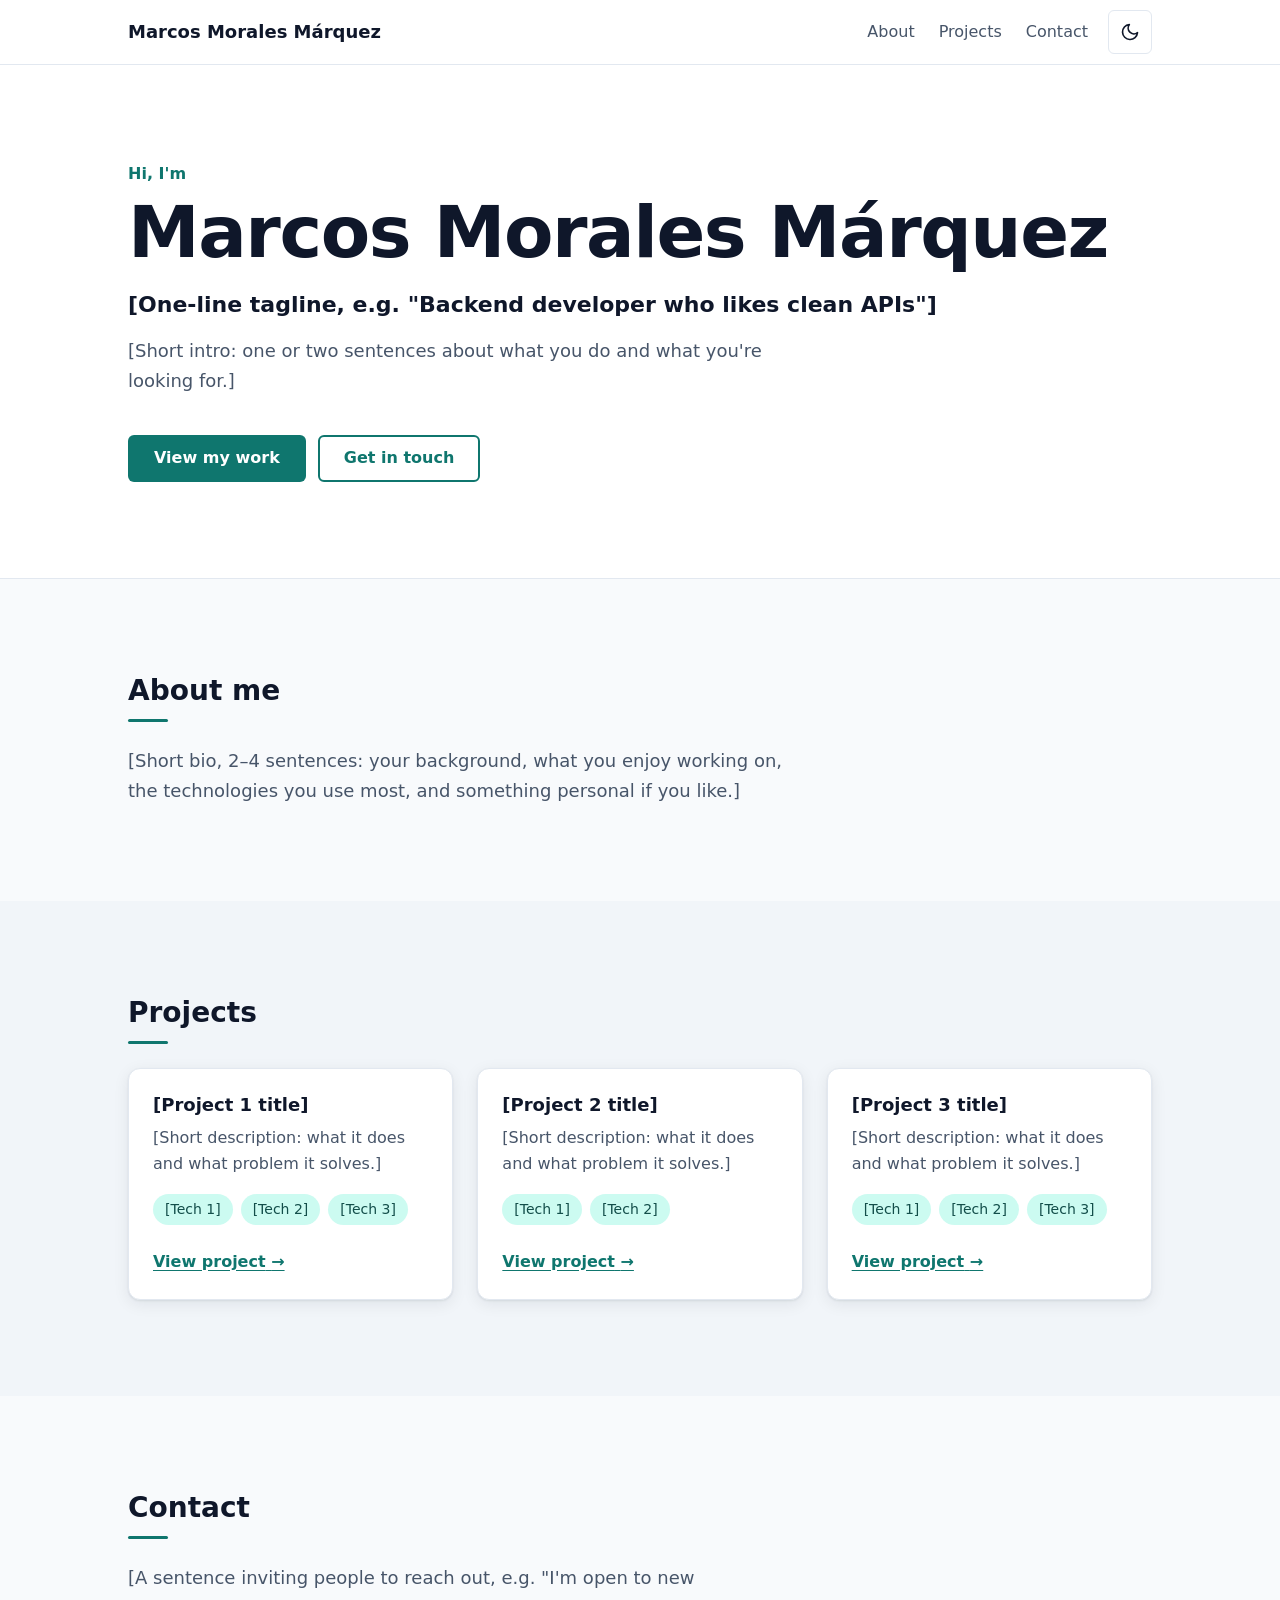
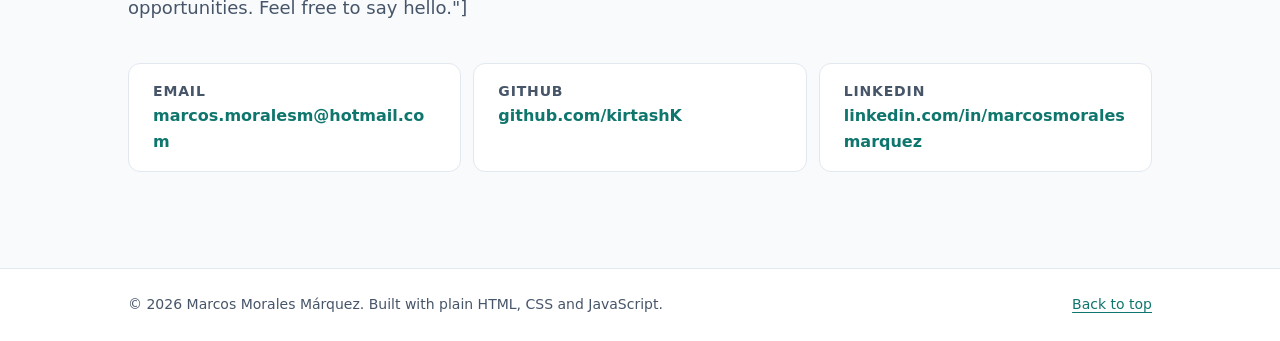
==== index.html @ 4ef65be4 "Add dark theme with toggle button - Dark color tokens under :root[data-theme="dark"] - Inline head s" ====
<!DOCTYPE html>
<html lang="en">
<head>
  <meta charset="UTF-8">
  <meta name="viewport" content="width=device-width, initial-scale=1.0">
  <title>Marcos Morales Márquez · Portfolio</title>
  <meta name="description" content="Marcos Morales Márquez: [One-line tagline]. Portfolio, projects and contact.">
  <link rel="icon" href="assets/favicon.svg" type="image/svg+xml">
  <meta name="color-scheme" content="light dark">
  <link rel="stylesheet" href="styles.css">
  <script>
    // Runs before the first paint so the page never flashes the wrong theme.
    // Keep the storage key in sync with themeStorageKey in script.js.
    (function () {
      var rootElement = document.documentElement;
      var savedTheme = null;
      try {
        savedTheme = localStorage.getItem("portfolio-theme");
      } catch (error) {}
      var prefersDark = window.matchMedia("(prefers-color-scheme: dark)").matches;
      rootElement.classList.add("has-js");
      rootElement.setAttribute(
        "data-theme",
        savedTheme === "dark" || savedTheme === "light" ? savedTheme : (prefersDark ? "dark" : "light")
      );
    })();
  </script>
  <script src="script.js" defer></script>
</head>
<body>
  <!--
    Content editing:
    All visible text lives in this file. Every translatable element has a
    data-i18n key (e.g. "hero.tagline") so a language switcher can later
    replace text by key without changing the markup.
    Placeholders are written in [square brackets].
  -->

  <a class="skip-link" href="#main-content" data-i18n="nav.skip">Skip to content</a>

  <!-- ========== Header / Navigation ========== -->
  <header class="site-header">
    <div class="container site-header__inner">
      <a class="site-header__brand" href="#hero" data-i18n="nav.brand">Marcos Morales Márquez</a>

      <button class="nav-toggle" type="button" aria-expanded="false" aria-controls="primary-nav">
        <span class="nav-toggle__icon" aria-hidden="true"></span>
        <span class="visually-hidden" data-i18n="nav.menu">Menu</span>
      </button>

      <nav id="primary-nav" class="primary-nav" aria-label="Primary">
        <ul class="primary-nav__list">
          <li><a class="primary-nav__link" href="#about" data-i18n="nav.about">About</a></li>
          <li><a class="primary-nav__link" href="#projects" data-i18n="nav.projects">Projects</a></li>
          <li><a class="primary-nav__link" href="#contact" data-i18n="nav.contact">Contact</a></li>
        </ul>
      </nav>

      <button class="theme-toggle" type="button" aria-pressed="false">
        <!-- Moon: shown in light theme (click for dark) -->
        <svg class="theme-toggle__icon theme-toggle__icon--moon" viewBox="0 0 24 24" aria-hidden="true" focusable="false">
          <path d="M21 12.8A9 9 0 1 1 11.2 3a7 7 0 0 0 9.8 9.8z" />
        </svg>
        <!-- Sun: shown in dark theme (click for light) -->
        <svg class="theme-toggle__icon theme-toggle__icon--sun" viewBox="0 0 24 24" aria-hidden="true" focusable="false">
          <circle cx="12" cy="12" r="4.5" />
          <path d="M12 1.5v2.5M12 20v2.5M1.5 12H4M20 12h2.5M4.6 4.6l1.8 1.8M17.6 17.6l1.8 1.8M4.6 19.4l1.8-1.8M17.6 6.4l1.8-1.8" />
        </svg>
        <span class="visually-hidden" data-i18n="theme.toggle">Dark mode</span>
      </button>
    </div>
  </header>

  <main id="main-content">
    <!-- ========== Hero ========== -->
    <section id="hero" class="hero" aria-labelledby="hero-title">
      <div class="container">
        <p class="hero__greeting" data-i18n="hero.greeting">Hi, I'm</p>
        <h1 id="hero-title" class="hero__name" data-i18n="hero.name">Marcos Morales Márquez</h1>
        <p class="hero__tagline" data-i18n="hero.tagline">[One-line tagline, e.g. "Backend developer who likes clean APIs"]</p>
        <p class="hero__intro" data-i18n="hero.intro">
          [Short intro: one or two sentences about what you do and what you're looking for.]
        </p>
        <div class="hero__actions">
          <a class="button button--primary" href="#projects" data-i18n="hero.ctaProjects">View my work</a>
          <a class="button button--secondary" href="#contact" data-i18n="hero.ctaContact">Get in touch</a>
        </div>
      </div>
    </section>

    <!-- ========== About ========== -->
    <section id="about" class="section about" aria-labelledby="about-title">
      <div class="container">
        <h2 id="about-title" class="section__title" data-i18n="about.title">About me</h2>
        <p class="about__bio" data-i18n="about.bio">
          [Short bio, 2–4 sentences: your background, what you enjoy working on,
          the technologies you use most, and something personal if you like.]
        </p>
      </div>
    </section>

    <!-- ========== Projects ========== -->
    <section id="projects" class="section projects" aria-labelledby="projects-title">
      <div class="container">
        <h2 id="projects-title" class="section__title" data-i18n="projects.title">Projects</h2>

        <ul class="project-grid">
          <li>
            <article class="project-card">
              <h3 class="project-card__title" data-i18n="projects.project1.title">[Project 1 title]</h3>
              <p class="project-card__description" data-i18n="projects.project1.description">
                [Short description: what it does and what problem it solves.]
              </p>
              <ul class="tag-list" aria-label="Technologies">
                <li class="tag">[Tech 1]</li>
                <li class="tag">[Tech 2]</li>
                <li class="tag">[Tech 3]</li>
              </ul>
              <a class="project-card__link" href="#">
                <span data-i18n="projects.viewProject">View project</span>
                <span class="visually-hidden">: [Project 1 title]</span>
              </a>
            </article>
          </li>

          <li>
            <article class="project-card">
              <h3 class="project-card__title" data-i18n="projects.project2.title">[Project 2 title]</h3>
              <p class="project-card__description" data-i18n="projects.project2.description">
                [Short description: what it does and what problem it solves.]
              </p>
              <ul class="tag-list" aria-label="Technologies">
                <li class="tag">[Tech 1]</li>
                <li class="tag">[Tech 2]</li>
              </ul>
              <a class="project-card__link" href="#">
                <span data-i18n="projects.viewProject">View project</span>
                <span class="visually-hidden">: [Project 2 title]</span>
              </a>
            </article>
          </li>

          <li>
            <article class="project-card">
              <h3 class="project-card__title" data-i18n="projects.project3.title">[Project 3 title]</h3>
              <p class="project-card__description" data-i18n="projects.project3.description">
                [Short description: what it does and what problem it solves.]
              </p>
              <ul class="tag-list" aria-label="Technologies">
                <li class="tag">[Tech 1]</li>
                <li class="tag">[Tech 2]</li>
                <li class="tag">[Tech 3]</li>
              </ul>
              <a class="project-card__link" href="#">
                <span data-i18n="projects.viewProject">View project</span>
                <span class="visually-hidden">: [Project 3 title]</span>
              </a>
            </article>
          </li>
        </ul>
      </div>
    </section>

    <!-- ========== Contact ========== -->
    <section id="contact" class="section contact" aria-labelledby="contact-title">
      <div class="container">
        <h2 id="contact-title" class="section__title" data-i18n="contact.title">Contact</h2>
        <p class="contact__intro" data-i18n="contact.intro">
          [A sentence inviting people to reach out, e.g. "I'm open to new opportunities. Feel free to say hello."]
        </p>
        <ul class="contact-list">
          <li>
            <a class="contact-list__link" href="mailto:marcos.moralesm@hotmail.com">
              <span class="contact-list__label" data-i18n="contact.email">Email</span>
              <span class="contact-list__value">marcos.moralesm@hotmail.com</span>
            </a>
          </li>
          <li>
            <a class="contact-list__link" href="https://github.com/kirtashK" rel="me">
              <span class="contact-list__label">GitHub</span>
              <span class="contact-list__value">github.com/kirtashK</span>
            </a>
          </li>
          <li>
            <a class="contact-list__link" href="https://www.linkedin.com/in/marcosmoralesmarquez/" rel="me">
              <span class="contact-list__label">LinkedIn</span>
              <span class="contact-list__value">linkedin.com/in/marcosmoralesmarquez</span>
            </a>
          </li>
        </ul>
      </div>
    </section>
  </main>

  <!-- ========== Footer ========== -->
  <footer class="site-footer">
    <div class="container site-footer__inner">
      <p>
        &copy; <span id="current-year">2026</span> <span data-i18n="footer.name">Marcos Morales Márquez</span>.
        <span data-i18n="footer.note">Built with plain HTML, CSS and JavaScript.</span>
      </p>
      <a class="site-footer__top-link" href="#hero" data-i18n="footer.backToTop">Back to top</a>
    </div>
  </footer>
</body>
</html>
---- styles.css ----
/* ==========================================================================
   Table of contents
   1. Design tokens
   2. Reset and base
   3. Utilities
   4. Buttons
   5. Header and navigation
   6. Hero
   7. Sections (shared)
   8. About
   9. Projects
   10. Contact
   11. Footer
   12. Reduced motion
   ========================================================================== */


/* ==========================================================================
   1. Design tokens
   Colors are named by role, not by hue. A future dark theme only needs to
   override these variables, e.g. :root[data-theme="dark"] { ... }
   ========================================================================== */

:root {
  /* Colors */
  --color-bg: #f8fafc;
  --color-surface: #ffffff;
  --color-surface-muted: #f1f5f9;
  --color-text: #0f172a;
  --color-text-muted: #475569;
  --color-border: #e2e8f0;
  --color-accent: #0f766e;
  --color-accent-hover: #115e59;
  --color-accent-contrast: #ffffff;
  --color-accent-soft: #ccfbf1;
  --color-accent-soft-text: #134e4a;
  --color-focus: #0f766e;
  --color-shadow: rgb(15 23 42 / 0.08);
  color-scheme: light;

  /* Typography */
  --font-family-base: system-ui, -apple-system, "Segoe UI", Roboto, "Helvetica Neue", Arial, sans-serif;
  --font-size-sm: 0.875rem;
  --font-size-base: 1rem;
  --font-size-md: 1.125rem;
  --font-size-lg: 1.375rem;
  --font-size-xl: 1.75rem;
  --font-size-hero: clamp(2.5rem, 8vw, 4.5rem);
  --line-height-tight: 1.15;
  --line-height-base: 1.65;

  /* Spacing */
  --space-2xs: 0.25rem;
  --space-xs: 0.5rem;
  --space-sm: 0.75rem;
  --space-md: 1rem;
  --space-lg: 1.5rem;
  --space-xl: 2.5rem;
  --space-2xl: 4rem;
  --space-3xl: 6rem;

  /* Layout */
  --container-max-width: 68rem;
  --container-gutter: 1rem;
  --header-height: 4rem;

  /* Shape and motion */
  --radius-sm: 0.375rem;
  --radius-md: 0.75rem;
  --radius-pill: 999px;
  --shadow-card: 0 1px 2px var(--color-shadow), 0 4px 16px var(--color-shadow);
  --transition-fast: 150ms ease;
}

@media (min-width: 48em) {
  :root {
    --container-gutter: 2rem;
  }
}

/* Dark theme: data-theme is set on <html> by the inline script in
   index.html (saved choice, else the system preference). */
:root[data-theme="dark"] {
  --color-bg: #0f172a;
  --color-surface: #1e293b;
  --color-surface-muted: #0b1222;
  --color-text: #e2e8f0;
  --color-text-muted: #a3b1c6;
  --color-border: #334155;
  --color-accent: #2dd4bf;
  --color-accent-hover: #5eead4;
  --color-accent-contrast: #0f172a;
  --color-accent-soft: #134e4a;
  --color-accent-soft-text: #ccfbf1;
  --color-focus: #5eead4;
  --color-shadow: rgb(0 0 0 / 0.35);
  color-scheme: dark;
}


/* ==========================================================================
   2. Reset and base
   ========================================================================== */

*,
*::before,
*::after {
  box-sizing: border-box;
}

html {
  scroll-behavior: smooth;
  -webkit-text-size-adjust: 100%;
}

body {
  margin: 0;
  background-color: var(--color-bg);
  color: var(--color-text);
  font-family: var(--font-family-base);
  font-size: var(--font-size-base);
  line-height: var(--line-height-base);
}

h1,
h2,
h3,
p,
ul {
  margin: 0;
}

ul {
  padding: 0;
  list-style: none;
}

img {
  display: block;
  max-width: 100%;
  height: auto;
}

a {
  color: var(--color-accent);
  text-underline-offset: 0.2em;
}

a:hover {
  color: var(--color-accent-hover);
}

:focus-visible {
  outline: 3px solid var(--color-focus);
  outline-offset: 3px;
  border-radius: var(--radius-sm);
}

/* Keep section headings clear of the header when jumping via nav links
   (and when the header becomes sticky later). */
section[id] {
  scroll-margin-top: var(--header-height);
}


/* ==========================================================================
   3. Utilities
   ========================================================================== */

.container {
  width: 100%;
  max-width: var(--container-max-width);
  margin-inline: auto;
  padding-inline: var(--container-gutter);
}

.visually-hidden {
  position: absolute;
  width: 1px;
  height: 1px;
  padding: 0;
  margin: -1px;
  overflow: hidden;
  clip: rect(0 0 0 0);
  white-space: nowrap;
  border: 0;
}

.skip-link {
  position: absolute;
  top: var(--space-xs);
  left: var(--space-xs);
  z-index: 100;
  padding: var(--space-xs) var(--space-md);
  background-color: var(--color-accent);
  color: var(--color-accent-contrast);
  font-weight: 600;
  border-radius: var(--radius-sm);
  transform: translateY(-200%);
}

.skip-link:focus {
  transform: translateY(0);
  color: var(--color-accent-contrast);
}


/* ==========================================================================
   4. Buttons
   ========================================================================== */

.button {
  display: inline-flex;
  align-items: center;
  justify-content: center;
  min-height: 2.75rem;
  padding: var(--space-xs) var(--space-lg);
  font-weight: 600;
  text-decoration: none;
  border: 2px solid transparent;
  border-radius: var(--radius-sm);
  transition: background-color var(--transition-fast), color var(--transition-fast),
    border-color var(--transition-fast);
}

.button--primary {
  background-color: var(--color-accent);
  color: var(--color-accent-contrast);
}

.button--primary:hover {
  background-color: var(--color-accent-hover);
  color: var(--color-accent-contrast);
}

.button--secondary {
  border-color: var(--color-accent);
  color: var(--color-accent);
}

.button--secondary:hover {
  background-color: var(--color-accent-soft);
  color: var(--color-accent-hover);
}


/* ==========================================================================
   5. Header and navigation
   Mobile: links collapse behind a toggle button (only when JS is running,
   so the menu stays usable without JS). Wider screens: inline links.
   ========================================================================== */

.site-header {
  position: relative;
  z-index: 10;
  background-color: var(--color-surface);
  border-bottom: 1px solid var(--color-border);
}

.site-header__inner {
  display: flex;
  flex-wrap: wrap;
  align-items: center;
  gap: var(--space-xs) var(--space-md);
  min-height: var(--header-height);
}

.site-header__brand {
  margin-right: auto;
  color: var(--color-text);
  font-size: var(--font-size-md);
  font-weight: 700;
  text-decoration: none;
}

.site-header__brand:hover {
  color: var(--color-accent);
}

.primary-nav__list {
  display: flex;
  gap: var(--space-md);
}

.primary-nav__link {
  display: inline-block;
  padding: var(--space-xs) var(--space-2xs);
  color: var(--color-text-muted);
  font-weight: 500;
  text-decoration: none;
}

.primary-nav__link:hover {
  color: var(--color-accent);
}

/* Toggle button: hidden unless JS has enhanced the page */
.nav-toggle {
  display: none;
  align-items: center;
  justify-content: center;
  width: 2.75rem;
  height: 2.75rem;
  padding: 0;
  background: none;
  border: 1px solid var(--color-border);
  border-radius: var(--radius-sm);
  color: var(--color-text);
  cursor: pointer;
}

/* Three-line "hamburger" icon drawn with one element and two pseudo-elements */
.nav-toggle__icon,
.nav-toggle__icon::before,
.nav-toggle__icon::after {
  display: block;
  width: 1.25rem;
  height: 2px;
  background-color: currentColor;
  border-radius: 1px;
  transition: transform var(--transition-fast), opacity var(--transition-fast);
}

.nav-toggle__icon {
  position: relative;
}

.nav-toggle__icon::before,
.nav-toggle__icon::after {
  content: "";
  position: absolute;
  left: 0;
}

.nav-toggle__icon::before {
  top: -6px;
}

.nav-toggle__icon::after {
  top: 6px;
}

.nav-toggle[aria-expanded="true"] .nav-toggle__icon {
  background-color: transparent;
}

.nav-toggle[aria-expanded="true"] .nav-toggle__icon::before {
  transform: translateY(6px) rotate(45deg);
}

.nav-toggle[aria-expanded="true"] .nav-toggle__icon::after {
  transform: translateY(-6px) rotate(-45deg);
}

/* Theme toggle: needs JS, so it only appears once JS is running */
.theme-toggle {
  display: none;
  align-items: center;
  justify-content: center;
  width: 2.75rem;
  height: 2.75rem;
  padding: 0;
  background: none;
  border: 1px solid var(--color-border);
  border-radius: var(--radius-sm);
  color: var(--color-text);
  cursor: pointer;
  transition: color var(--transition-fast), border-color var(--transition-fast);
}

.has-js .theme-toggle {
  display: inline-flex;
}

.theme-toggle:hover {
  color: var(--color-accent);
  border-color: var(--color-accent);
}

.theme-toggle__icon {
  width: 1.25rem;
  height: 1.25rem;
  fill: none;
  stroke: currentColor;
  stroke-width: 2;
  stroke-linecap: round;
  stroke-linejoin: round;
}

/* Show the icon for the theme you would switch to */
.theme-toggle__icon--sun,
[data-theme="dark"] .theme-toggle__icon--moon {
  display: none;
}

[data-theme="dark"] .theme-toggle__icon--sun {
  display: block;
}

/* Mobile behavior once JS is active.
   Visual order: brand, theme toggle, menu button, then the nav on its own row. */
@media (max-width: 39.99em) {
  .has-js .nav-toggle {
    display: inline-flex;
    order: 2;
  }

  .has-js .theme-toggle {
    order: 1;
  }

  .has-js .primary-nav {
    display: none;
    order: 3;
    flex-basis: 100%;
    padding-bottom: var(--space-md);
  }

  .has-js .primary-nav.is-open {
    display: block;
  }

  .has-js .primary-nav__list {
    flex-direction: column;
    gap: 0;
  }

  .has-js .primary-nav__link {
    display: block;
    padding: var(--space-sm) 0;
  }
}


/* ==========================================================================
   6. Hero
   ========================================================================== */

.hero {
  padding-block: var(--space-2xl) var(--space-3xl);
  background-color: var(--color-surface);
  border-bottom: 1px solid var(--color-border);
}

.hero__greeting {
  color: var(--color-accent);
  font-weight: 600;
}

.hero__name {
  margin-top: var(--space-2xs);
  font-size: var(--font-size-hero);
  line-height: var(--line-height-tight);
  letter-spacing: -0.02em;
}

.hero__tagline {
  margin-top: var(--space-md);
  font-size: var(--font-size-lg);
  font-weight: 600;
  line-height: 1.35;
}

.hero__intro {
  max-width: 40rem;
  margin-top: var(--space-md);
  color: var(--color-text-muted);
  font-size: var(--font-size-md);
}

.hero__actions {
  display: flex;
  flex-wrap: wrap;
  gap: var(--space-sm);
  margin-top: var(--space-xl);
}

@media (min-width: 48em) {
  .hero {
    padding-block: var(--space-3xl);
  }
}


/* ==========================================================================
   7. Sections (shared)
   ========================================================================== */

.section {
  padding-block: var(--space-2xl);
}

.section__title {
  margin-bottom: var(--space-lg);
  font-size: var(--font-size-xl);
  line-height: var(--line-height-tight);
}

/* Short accent bar under each section title */
.section__title::after {
  content: "";
  display: block;
  width: 2.5rem;
  height: 3px;
  margin-top: var(--space-sm);
  background-color: var(--color-accent);
  border-radius: 2px;
}

@media (min-width: 48em) {
  .section {
    padding-block: var(--space-3xl);
  }
}


/* ==========================================================================
   8. About
   ========================================================================== */

.about__bio {
  max-width: 42rem;
  color: var(--color-text-muted);
  font-size: var(--font-size-md);
}


/* ==========================================================================
   9. Projects
   Grid: 1 column on mobile, 2 on tablets, 3 on desktops.
   ========================================================================== */

.projects {
  background-color: var(--color-surface-muted);
}

.project-grid {
  display: grid;
  grid-template-columns: 1fr;
  gap: var(--space-lg);
}

@media (min-width: 40em) {
  .project-grid {
    grid-template-columns: repeat(2, 1fr);
  }
}

@media (min-width: 64em) {
  .project-grid {
    grid-template-columns: repeat(3, 1fr);
  }
}

.project-card {
  display: flex;
  flex-direction: column;
  height: 100%;
  padding: var(--space-lg);
  background-color: var(--color-surface);
  border: 1px solid var(--color-border);
  border-radius: var(--radius-md);
  box-shadow: var(--shadow-card);
}

.project-card__title {
  font-size: var(--font-size-md);
  line-height: 1.3;
}

.project-card__description {
  margin-top: var(--space-xs);
  color: var(--color-text-muted);
}

.tag-list {
  display: flex;
  flex-wrap: wrap;
  gap: var(--space-xs);
  margin-top: var(--space-md);
}

.tag {
  padding: var(--space-2xs) var(--space-sm);
  background-color: var(--color-accent-soft);
  color: var(--color-accent-soft-text);
  font-size: var(--font-size-sm);
  font-weight: 500;
  border-radius: var(--radius-pill);
}

/* margin-top: auto pushes the link to the bottom so cards line up */
.project-card__link {
  align-self: flex-start;
  margin-top: auto;
  padding-top: var(--space-lg);
  font-weight: 600;
}

.project-card__link::after {
  content: " \2192";
}


/* ==========================================================================
   10. Contact
   ========================================================================== */

.contact__intro {
  max-width: 40rem;
  color: var(--color-text-muted);
  font-size: var(--font-size-md);
}

.contact-list {
  display: grid;
  gap: var(--space-sm);
  margin-top: var(--space-xl);
}

@media (min-width: 48em) {
  .contact-list {
    grid-template-columns: repeat(3, 1fr);
  }
}

.contact-list__link {
  display: flex;
  flex-direction: column;
  height: 100%;
  padding: var(--space-md) var(--space-lg);
  background-color: var(--color-surface);
  color: var(--color-text);
  text-decoration: none;
  border: 1px solid var(--color-border);
  border-radius: var(--radius-md);
  transition: border-color var(--transition-fast);
}

.contact-list__link:hover {
  color: var(--color-text);
  border-color: var(--color-accent);
}

.contact-list__label {
  color: var(--color-text-muted);
  font-size: var(--font-size-sm);
  font-weight: 600;
  text-transform: uppercase;
  letter-spacing: 0.06em;
}

.contact-list__value {
  color: var(--color-accent);
  font-weight: 600;
  overflow-wrap: anywhere;
}


/* ==========================================================================
   11. Footer
   ========================================================================== */

.site-footer {
  padding-block: var(--space-lg);
  background-color: var(--color-surface);
  color: var(--color-text-muted);
  font-size: var(--font-size-sm);
  border-top: 1px solid var(--color-border);
}

.site-footer__inner {
  display: flex;
  flex-direction: column;
  gap: var(--space-xs);
}

@media (min-width: 40em) {
  .site-footer__inner {
    flex-direction: row;
    align-items: center;
    justify-content: space-between;
  }
}


/* ==========================================================================
   12. Reduced motion
   ========================================================================== */

@media (prefers-reduced-motion: reduce) {
  html {
    scroll-behavior: auto;
  }

  *,
  *::before,
  *::after {
    transition-duration: 0.01ms !important;
  }
}
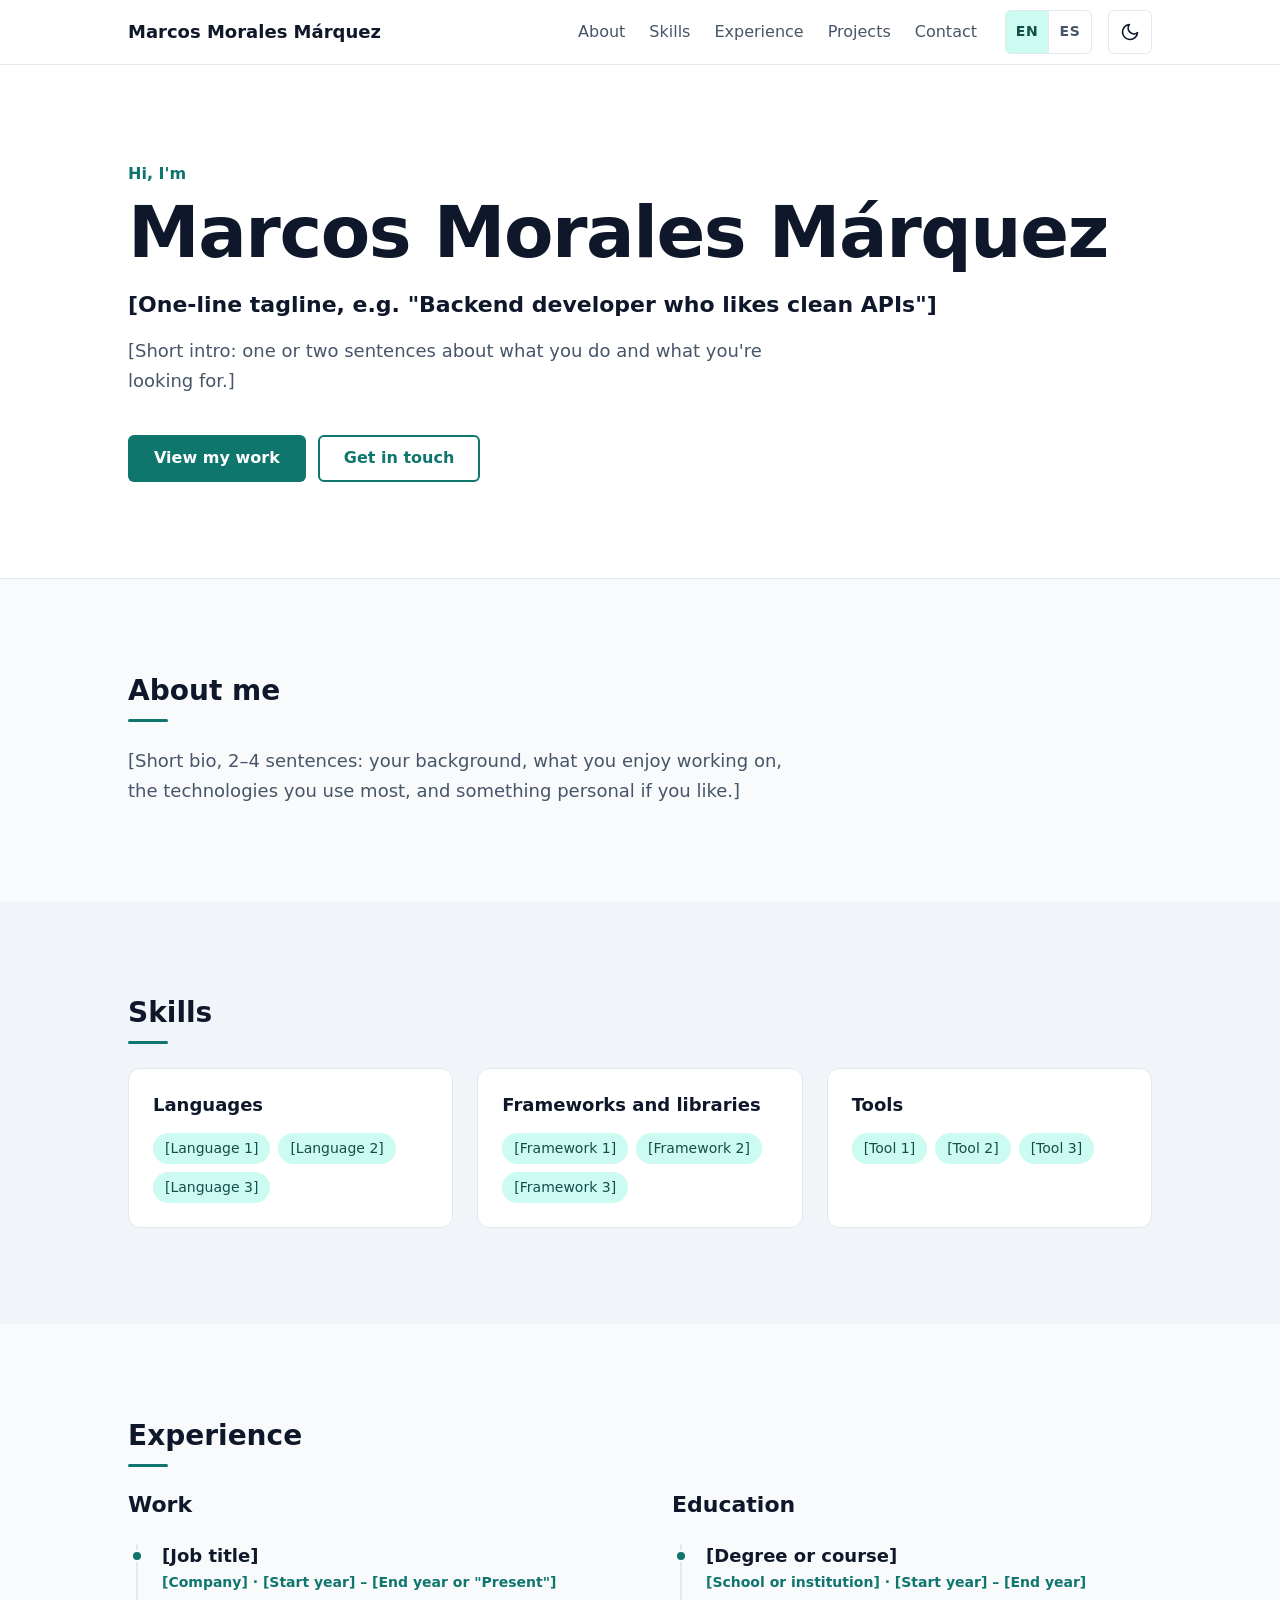
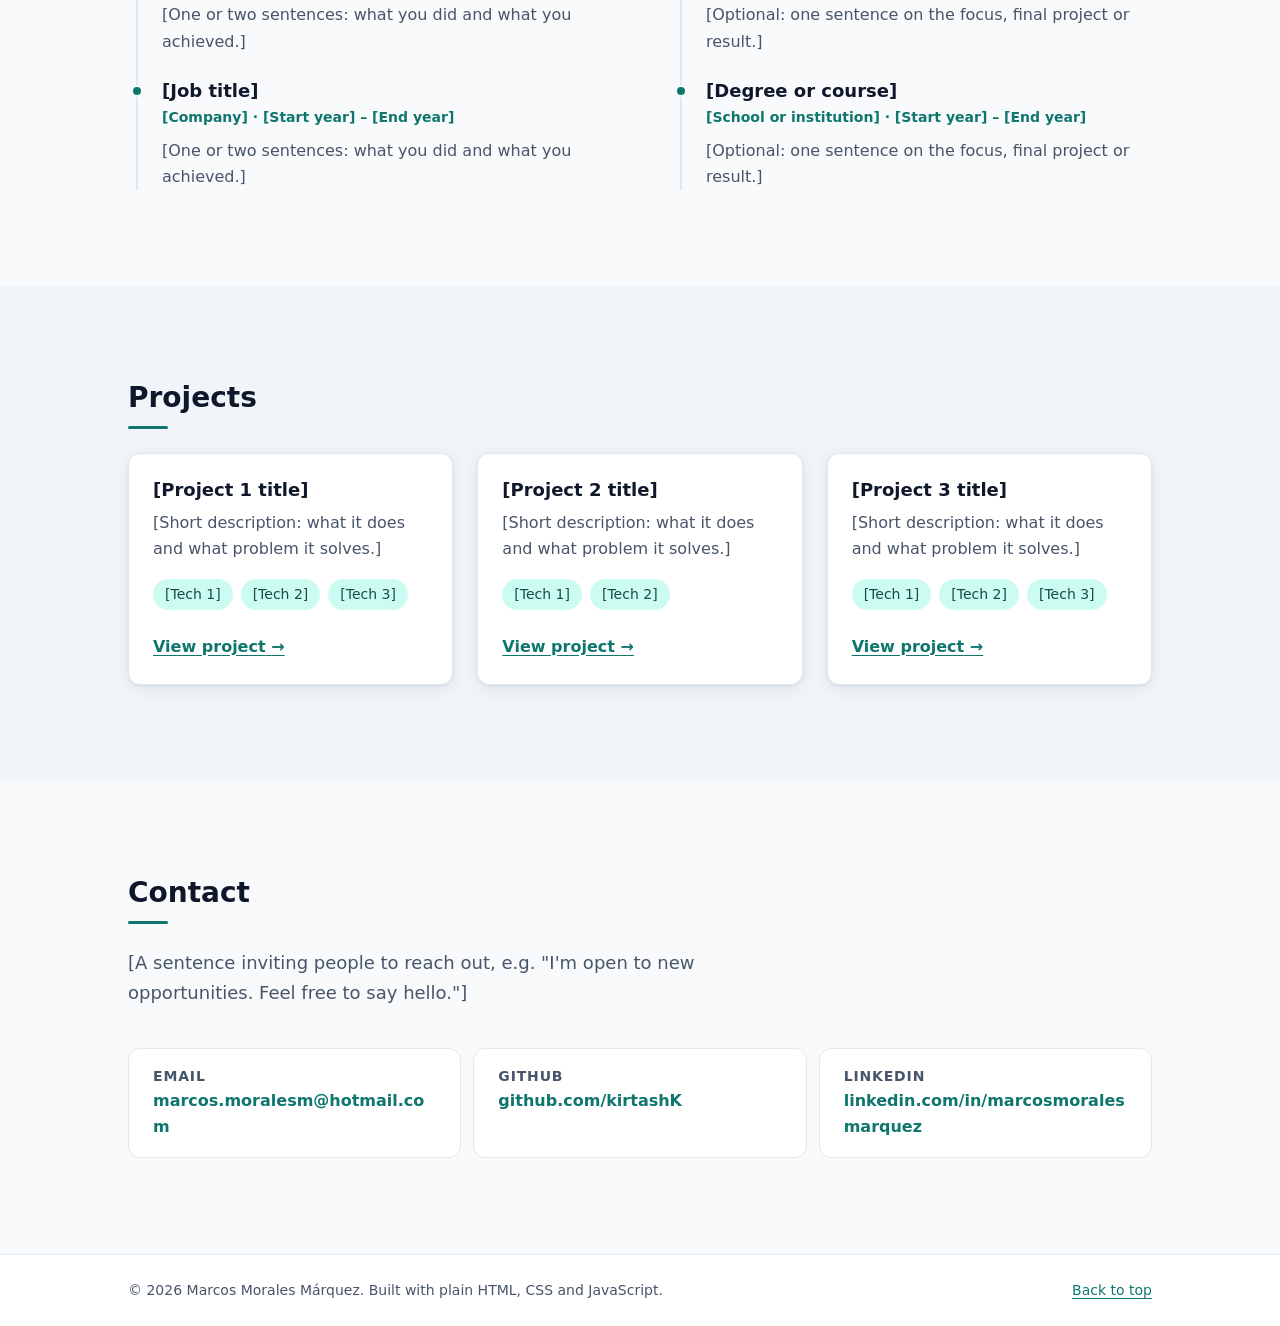
==== commit b054f7a6: "Add Skills and Experience sections - Skills: grouped tag cards (languages, frameworks, tools) - Expe" ====
--- a/index.html
+++ b/index.html
@@ -6,53 +6,56 @@
   <title>Marcos Morales Márquez · Portfolio</title>
   <meta name="description" content="Marcos Morales Márquez: [One-line tagline]. Portfolio, projects and contact.">
   <link rel="icon" href="assets/favicon.svg" type="image/svg+xml">
+  <!-- Language versions (absolute URLs, required by search engines) -->
+  <link rel="alternate" hreflang="en" href="https://kirtashk.github.io/Portfolio/">
+  <link rel="alternate" hreflang="es" href="https://kirtashk.github.io/Portfolio/es/">
+  <link rel="alternate" hreflang="x-default" href="https://kirtashk.github.io/Portfolio/">
   <meta name="color-scheme" content="light dark">
   <link rel="stylesheet" href="styles.css">
-  <script>
-    // Runs before the first paint so the page never flashes the wrong theme.
-    // Keep the storage key in sync with themeStorageKey in script.js.
-    (function () {
-      var rootElement = document.documentElement;
-      var savedTheme = null;
-      try {
-        savedTheme = localStorage.getItem("portfolio-theme");
-      } catch (error) {}
-      var prefersDark = window.matchMedia("(prefers-color-scheme: dark)").matches;
-      rootElement.classList.add("has-js");
-      rootElement.setAttribute(
-        "data-theme",
-        savedTheme === "dark" || savedTheme === "light" ? savedTheme : (prefersDark ? "dark" : "light")
-      );
-    })();
-  </script>
+  <script src="theme-init.js"></script>
   <script src="script.js" defer></script>
 </head>
 <body>
   <!--
-    Content editing:
-    All visible text lives in this file. Every translatable element has a
-    data-i18n key (e.g. "hero.tagline") so a language switcher can later
-    replace text by key without changing the markup.
+    English version of the site. The Spanish version is es/index.html.
+    Both pages share styles.css, script.js and assets/, and keep the same
+    structure and section ids: when you add or move a section here, do the
+    same in es/index.html.
     Placeholders are written in [square brackets].
   -->
 
-  <a class="skip-link" href="#main-content" data-i18n="nav.skip">Skip to content</a>
+  <a class="skip-link" href="#main-content">Skip to content</a>
 
   <!-- ========== Header / Navigation ========== -->
   <header class="site-header">
     <div class="container site-header__inner">
-      <a class="site-header__brand" href="#hero" data-i18n="nav.brand">Marcos Morales Márquez</a>
+      <a class="site-header__brand" href="#hero">Marcos Morales Márquez</a>
 
       <button class="nav-toggle" type="button" aria-expanded="false" aria-controls="primary-nav">
         <span class="nav-toggle__icon" aria-hidden="true"></span>
-        <span class="visually-hidden" data-i18n="nav.menu">Menu</span>
+        <span class="visually-hidden">Menu</span>
       </button>
 
       <nav id="primary-nav" class="primary-nav" aria-label="Primary">
         <ul class="primary-nav__list">
-          <li><a class="primary-nav__link" href="#about" data-i18n="nav.about">About</a></li>
-          <li><a class="primary-nav__link" href="#projects" data-i18n="nav.projects">Projects</a></li>
-          <li><a class="primary-nav__link" href="#contact" data-i18n="nav.contact">Contact</a></li>
+          <li><a class="primary-nav__link" href="#about">About</a></li>
+          <li><a class="primary-nav__link" href="#skills">Skills</a></li>
+          <li><a class="primary-nav__link" href="#experience">Experience</a></li>
+          <li><a class="primary-nav__link" href="#projects">Projects</a></li>
+          <li><a class="primary-nav__link" href="#contact">Contact</a></li>
+        </ul>
+
+        <ul class="language-switcher" aria-label="Language">
+          <li>
+            <a class="language-switcher__link" href="./" hreflang="en" lang="en" aria-current="page">
+              <span aria-hidden="true">EN</span><span class="visually-hidden">English</span>
+            </a>
+          </li>
+          <li>
+            <a class="language-switcher__link" href="es/" hreflang="es" lang="es">
+              <span aria-hidden="true">ES</span><span class="visually-hidden">Español</span>
+            </a>
+          </li>
         </ul>
       </nav>
 
@@ -66,7 +69,7 @@
           <circle cx="12" cy="12" r="4.5" />
           <path d="M12 1.5v2.5M12 20v2.5M1.5 12H4M20 12h2.5M4.6 4.6l1.8 1.8M17.6 17.6l1.8 1.8M4.6 19.4l1.8-1.8M17.6 6.4l1.8-1.8" />
         </svg>
-        <span class="visually-hidden" data-i18n="theme.toggle">Dark mode</span>
+        <span class="visually-hidden">Dark mode</span>
       </button>
     </div>
   </header>
@@ -75,15 +78,15 @@
     <!-- ========== Hero ========== -->
     <section id="hero" class="hero" aria-labelledby="hero-title">
       <div class="container">
-        <p class="hero__greeting" data-i18n="hero.greeting">Hi, I'm</p>
-        <h1 id="hero-title" class="hero__name" data-i18n="hero.name">Marcos Morales Márquez</h1>
-        <p class="hero__tagline" data-i18n="hero.tagline">[One-line tagline, e.g. "Backend developer who likes clean APIs"]</p>
-        <p class="hero__intro" data-i18n="hero.intro">
+        <p class="hero__greeting">Hi, I'm</p>
+        <h1 id="hero-title" class="hero__name">Marcos Morales Márquez</h1>
+        <p class="hero__tagline">[One-line tagline, e.g. "Backend developer who likes clean APIs"]</p>
+        <p class="hero__intro">
           [Short intro: one or two sentences about what you do and what you're looking for.]
         </p>
         <div class="hero__actions">
-          <a class="button button--primary" href="#projects" data-i18n="hero.ctaProjects">View my work</a>
-          <a class="button button--secondary" href="#contact" data-i18n="hero.ctaContact">Get in touch</a>
+          <a class="button button--primary" href="#projects">View my work</a>
+          <a class="button button--secondary" href="#contact">Get in touch</a>
         </div>
       </div>
     </section>
@@ -91,24 +94,111 @@
     <!-- ========== About ========== -->
     <section id="about" class="section about" aria-labelledby="about-title">
       <div class="container">
-        <h2 id="about-title" class="section__title" data-i18n="about.title">About me</h2>
-        <p class="about__bio" data-i18n="about.bio">
+        <h2 id="about-title" class="section__title">About me</h2>
+        <p class="about__bio">
           [Short bio, 2–4 sentences: your background, what you enjoy working on,
           the technologies you use most, and something personal if you like.]
         </p>
       </div>
     </section>
 
+    <!-- ========== Skills ========== -->
+    <section id="skills" class="section skills" aria-labelledby="skills-title">
+      <div class="container">
+        <h2 id="skills-title" class="section__title">Skills</h2>
+
+        <!-- One <li> per group. Add or remove groups and tags freely. -->
+        <ul class="skill-grid">
+          <li class="skill-group">
+            <h3 class="skill-group__title">Languages</h3>
+            <ul class="tag-list">
+              <li class="tag">[Language 1]</li>
+              <li class="tag">[Language 2]</li>
+              <li class="tag">[Language 3]</li>
+            </ul>
+          </li>
+
+          <li class="skill-group">
+            <h3 class="skill-group__title">Frameworks and libraries</h3>
+            <ul class="tag-list">
+              <li class="tag">[Framework 1]</li>
+              <li class="tag">[Framework 2]</li>
+              <li class="tag">[Framework 3]</li>
+            </ul>
+          </li>
+
+          <li class="skill-group">
+            <h3 class="skill-group__title">Tools</h3>
+            <ul class="tag-list">
+              <li class="tag">[Tool 1]</li>
+              <li class="tag">[Tool 2]</li>
+              <li class="tag">[Tool 3]</li>
+            </ul>
+          </li>
+        </ul>
+      </div>
+    </section>
+
+    <!-- ========== Experience (work and education) ========== -->
+    <section id="experience" class="section experience" aria-labelledby="experience-title">
+      <div class="container">
+        <h2 id="experience-title" class="section__title">Experience</h2>
+
+        <div class="experience__columns">
+          <!-- Newest first. Copy a <li class="timeline__item"> to add an entry. -->
+          <div class="experience__column">
+            <h3 class="experience__subtitle">Work</h3>
+            <ol class="timeline">
+              <li class="timeline__item">
+                <h4 class="timeline__title">[Job title]</h4>
+                <p class="timeline__meta">[Company] · [Start year] – [End year or "Present"]</p>
+                <p class="timeline__description">
+                  [One or two sentences: what you did and what you achieved.]
+                </p>
+              </li>
+              <li class="timeline__item">
+                <h4 class="timeline__title">[Job title]</h4>
+                <p class="timeline__meta">[Company] · [Start year] – [End year]</p>
+                <p class="timeline__description">
+                  [One or two sentences: what you did and what you achieved.]
+                </p>
+              </li>
+            </ol>
+          </div>
+
+          <div class="experience__column">
+            <h3 class="experience__subtitle">Education</h3>
+            <ol class="timeline">
+              <li class="timeline__item">
+                <h4 class="timeline__title">[Degree or course]</h4>
+                <p class="timeline__meta">[School or institution] · [Start year] – [End year]</p>
+                <p class="timeline__description">
+                  [Optional: one sentence on the focus, final project or result.]
+                </p>
+              </li>
+              <li class="timeline__item">
+                <h4 class="timeline__title">[Degree or course]</h4>
+                <p class="timeline__meta">[School or institution] · [Start year] – [End year]</p>
+                <p class="timeline__description">
+                  [Optional: one sentence on the focus, final project or result.]
+                </p>
+              </li>
+            </ol>
+          </div>
+        </div>
+      </div>
+    </section>
+
     <!-- ========== Projects ========== -->
     <section id="projects" class="section projects" aria-labelledby="projects-title">
       <div class="container">
-        <h2 id="projects-title" class="section__title" data-i18n="projects.title">Projects</h2>
+        <h2 id="projects-title" class="section__title">Projects</h2>
 
         <ul class="project-grid">
           <li>
             <article class="project-card">
-              <h3 class="project-card__title" data-i18n="projects.project1.title">[Project 1 title]</h3>
-              <p class="project-card__description" data-i18n="projects.project1.description">
+              <h3 class="project-card__title">[Project 1 title]</h3>
+              <p class="project-card__description">
                 [Short description: what it does and what problem it solves.]
               </p>
               <ul class="tag-list" aria-label="Technologies">
@@ -117,7 +207,7 @@
                 <li class="tag">[Tech 3]</li>
               </ul>
               <a class="project-card__link" href="#">
-                <span data-i18n="projects.viewProject">View project</span>
+                <span>View project</span>
                 <span class="visually-hidden">: [Project 1 title]</span>
               </a>
             </article>
@@ -125,8 +215,8 @@
 
           <li>
             <article class="project-card">
-              <h3 class="project-card__title" data-i18n="projects.project2.title">[Project 2 title]</h3>
-              <p class="project-card__description" data-i18n="projects.project2.description">
+              <h3 class="project-card__title">[Project 2 title]</h3>
+              <p class="project-card__description">
                 [Short description: what it does and what problem it solves.]
               </p>
               <ul class="tag-list" aria-label="Technologies">
@@ -134,7 +224,7 @@
                 <li class="tag">[Tech 2]</li>
               </ul>
               <a class="project-card__link" href="#">
-                <span data-i18n="projects.viewProject">View project</span>
+                <span>View project</span>
                 <span class="visually-hidden">: [Project 2 title]</span>
               </a>
             </article>
@@ -142,8 +232,8 @@
 
           <li>
             <article class="project-card">
-              <h3 class="project-card__title" data-i18n="projects.project3.title">[Project 3 title]</h3>
-              <p class="project-card__description" data-i18n="projects.project3.description">
+              <h3 class="project-card__title">[Project 3 title]</h3>
+              <p class="project-card__description">
                 [Short description: what it does and what problem it solves.]
               </p>
               <ul class="tag-list" aria-label="Technologies">
@@ -152,7 +242,7 @@
                 <li class="tag">[Tech 3]</li>
               </ul>
               <a class="project-card__link" href="#">
-                <span data-i18n="projects.viewProject">View project</span>
+                <span>View project</span>
                 <span class="visually-hidden">: [Project 3 title]</span>
               </a>
             </article>
@@ -164,14 +254,14 @@
     <!-- ========== Contact ========== -->
     <section id="contact" class="section contact" aria-labelledby="contact-title">
       <div class="container">
-        <h2 id="contact-title" class="section__title" data-i18n="contact.title">Contact</h2>
-        <p class="contact__intro" data-i18n="contact.intro">
+        <h2 id="contact-title" class="section__title">Contact</h2>
+        <p class="contact__intro">
           [A sentence inviting people to reach out, e.g. "I'm open to new opportunities. Feel free to say hello."]
         </p>
         <ul class="contact-list">
           <li>
             <a class="contact-list__link" href="mailto:marcos.moralesm@hotmail.com">
-              <span class="contact-list__label" data-i18n="contact.email">Email</span>
+              <span class="contact-list__label">Email</span>
               <span class="contact-list__value">marcos.moralesm@hotmail.com</span>
             </a>
           </li>
@@ -196,10 +286,10 @@
   <footer class="site-footer">
     <div class="container site-footer__inner">
       <p>
-        &copy; <span id="current-year">2026</span> <span data-i18n="footer.name">Marcos Morales Márquez</span>.
-        <span data-i18n="footer.note">Built with plain HTML, CSS and JavaScript.</span>
+        &copy; <span id="current-year">2026</span> <span>Marcos Morales Márquez</span>.
+        <span>Built with plain HTML, CSS and JavaScript.</span>
       </p>
-      <a class="site-footer__top-link" href="#hero" data-i18n="footer.backToTop">Back to top</a>
+      <a class="site-footer__top-link" href="#hero">Back to top</a>
     </div>
   </footer>
 </body>
--- a/styles.css
+++ b/styles.css
@@ -8,10 +8,12 @@
    6. Hero
    7. Sections (shared)
    8. About
-   9. Projects
-   10. Contact
-   11. Footer
-   12. Reduced motion
+   9. Skills
+   10. Experience
+   11. Projects
+   12. Contact
+   13. Footer
+   14. Reduced motion
    ========================================================================== */
 
 
@@ -108,8 +110,11 @@
   box-sizing: border-box;
 }
 
+/* scroll-padding-top keeps anchor targets and keyboard focus from ending up
+   hidden under the sticky header (header height plus its 1px border). */
 html {
   scroll-behavior: smooth;
+  scroll-padding-top: calc(var(--header-height) + 1px);
   -webkit-text-size-adjust: 100%;
 }
 
@@ -125,12 +130,15 @@
 h1,
 h2,
 h3,
+h4,
 p,
-ul {
+ul,
+ol {
   margin: 0;
 }
 
-ul {
+ul,
+ol {
   padding: 0;
   list-style: none;
 }
@@ -154,12 +162,6 @@
   outline: 3px solid var(--color-focus);
   outline-offset: 3px;
   border-radius: var(--radius-sm);
-}
-
-/* Keep section headings clear of the header when jumping via nav links
-   (and when the header becomes sticky later). */
-section[id] {
-  scroll-margin-top: var(--header-height);
 }
 
 
@@ -246,15 +248,23 @@
 
 /* ==========================================================================
    5. Header and navigation
+   The header stays pinned to the top while scrolling (sticky).
    Mobile: links collapse behind a toggle button (only when JS is running,
    so the menu stays usable without JS). Wider screens: inline links.
    ========================================================================== */
 
 .site-header {
-  position: relative;
+  position: sticky;
+  top: 0;
   z-index: 10;
   background-color: var(--color-surface);
   border-bottom: 1px solid var(--color-border);
+  transition: box-shadow var(--transition-fast);
+}
+
+/* Added by script.js once the page is scrolled: header floats above content */
+.site-header.is-scrolled {
+  box-shadow: 0 2px 12px var(--color-shadow);
 }
 
 .site-header__inner {
@@ -292,6 +302,60 @@
 
 .primary-nav__link:hover {
   color: var(--color-accent);
+}
+
+/* Link of the section currently being read (set by script.js) */
+.primary-nav__link[aria-current="location"] {
+  color: var(--color-accent);
+  box-shadow: inset 0 -2px 0 var(--color-accent);
+}
+
+/* Section links and the language switcher sit side by side */
+.primary-nav {
+  display: flex;
+  flex-wrap: wrap;
+  align-items: center;
+  gap: var(--space-xs) var(--space-lg);
+}
+
+/* Language switcher: "EN | ES" links to the two language pages.
+   Lives inside the nav, so on phones it moves into the menu automatically. */
+.language-switcher {
+  display: inline-flex;
+}
+
+.language-switcher__link {
+  display: inline-flex;
+  align-items: center;
+  justify-content: center;
+  min-width: 2.75rem;
+  min-height: 2.75rem;
+  padding-inline: var(--space-xs);
+  color: var(--color-text-muted);
+  font-size: var(--font-size-sm);
+  font-weight: 600;
+  letter-spacing: 0.04em;
+  text-decoration: none;
+  border: 1px solid var(--color-border);
+  transition: color var(--transition-fast), background-color var(--transition-fast);
+}
+
+.language-switcher li:first-child .language-switcher__link {
+  border-radius: var(--radius-sm) 0 0 var(--radius-sm);
+}
+
+.language-switcher li:last-child .language-switcher__link {
+  margin-left: -1px;
+  border-radius: 0 var(--radius-sm) var(--radius-sm) 0;
+}
+
+.language-switcher__link:hover {
+  color: var(--color-accent);
+}
+
+.language-switcher__link[aria-current="page"] {
+  background-color: var(--color-accent-soft);
+  color: var(--color-accent-soft-text);
 }
 
 /* Toggle button: hidden unless JS has enhanced the page */
@@ -397,9 +461,10 @@
   display: block;
 }
 
-/* Mobile behavior once JS is active.
+/* Collapsed-menu behavior once JS is active (phones and tablets).
+   Keep this breakpoint in sync with expandedNavBreakpoint in script.js.
    Visual order: brand, theme toggle, menu button, then the nav on its own row. */
-@media (max-width: 39.99em) {
+@media (max-width: 63.99em) {
   .has-js .nav-toggle {
     display: inline-flex;
     order: 2;
@@ -417,17 +482,27 @@
   }
 
   .has-js .primary-nav.is-open {
-    display: block;
+    display: flex;
+    flex-direction: column;
+    align-items: flex-start;
+    gap: var(--space-sm);
   }
 
   .has-js .primary-nav__list {
     flex-direction: column;
+    align-self: stretch;
     gap: 0;
   }
 
   .has-js .primary-nav__link {
     display: block;
     padding: var(--space-sm) 0;
+  }
+
+  /* Full-width links: mark the current one with a side bar instead */
+  .has-js .primary-nav__link[aria-current="location"] {
+    padding-left: var(--space-sm);
+    box-shadow: inset 3px 0 0 var(--color-accent);
   }
 }
 
@@ -526,7 +601,116 @@
 
 
 /* ==========================================================================
-   9. Projects
+   9. Skills
+   Groups of tags (tag styles are shared with the project cards).
+   Grid: 1 column on mobile, 2 on tablets, 3 on desktops.
+   ========================================================================== */
+
+.skills {
+  background-color: var(--color-surface-muted);
+}
+
+.skill-grid {
+  display: grid;
+  grid-template-columns: 1fr;
+  gap: var(--space-lg);
+}
+
+@media (min-width: 40em) {
+  .skill-grid {
+    grid-template-columns: repeat(2, 1fr);
+  }
+}
+
+@media (min-width: 64em) {
+  .skill-grid {
+    grid-template-columns: repeat(3, 1fr);
+  }
+}
+
+.skill-group {
+  padding: var(--space-lg);
+  background-color: var(--color-surface);
+  border: 1px solid var(--color-border);
+  border-radius: var(--radius-md);
+}
+
+.skill-group__title {
+  font-size: var(--font-size-md);
+  line-height: 1.3;
+}
+
+
+/* ==========================================================================
+   10. Experience
+   Two timelines (work, education): stacked on mobile, side by side on
+   wider screens. Each timeline is a vertical line with a dot per entry.
+   ========================================================================== */
+
+.experience__columns {
+  display: grid;
+  grid-template-columns: 1fr;
+  gap: var(--space-xl);
+}
+
+@media (min-width: 48em) {
+  .experience__columns {
+    grid-template-columns: repeat(2, 1fr);
+    gap: var(--space-2xl);
+  }
+}
+
+.experience__subtitle {
+  margin-bottom: var(--space-lg);
+  font-size: var(--font-size-lg);
+  line-height: 1.3;
+}
+
+.timeline {
+  display: grid;
+  gap: var(--space-lg);
+  margin-left: var(--space-xs);
+  border-left: 2px solid var(--color-border);
+}
+
+.timeline__item {
+  position: relative;
+  padding-left: var(--space-lg);
+}
+
+/* Dot centered on the timeline's line */
+.timeline__item::before {
+  content: "";
+  position: absolute;
+  top: 0.4rem;
+  left: -0.4375rem;
+  width: 0.75rem;
+  height: 0.75rem;
+  background-color: var(--color-accent);
+  border: 2px solid var(--color-bg);
+  border-radius: 50%;
+}
+
+.timeline__title {
+  font-size: var(--font-size-md);
+  line-height: 1.3;
+}
+
+.timeline__meta {
+  margin-top: var(--space-2xs);
+  color: var(--color-accent);
+  font-size: var(--font-size-sm);
+  font-weight: 600;
+}
+
+.timeline__description {
+  margin-top: var(--space-xs);
+  color: var(--color-text-muted);
+}
+
+
+/* ==========================================================================
+   11. Projects
    Grid: 1 column on mobile, 2 on tablets, 3 on desktops.
    ========================================================================== */
 
@@ -603,7 +787,7 @@
 
 
 /* ==========================================================================
-   10. Contact
+   12. Contact
    ========================================================================== */
 
 .contact__intro {
@@ -658,7 +842,7 @@
 
 
 /* ==========================================================================
-   11. Footer
+   13. Footer
    ========================================================================== */
 
 .site-footer {
@@ -685,7 +869,7 @@
 
 
 /* ==========================================================================
-   12. Reduced motion
+   14. Reduced motion
    ========================================================================== */
 
 @media (prefers-reduced-motion: reduce) {
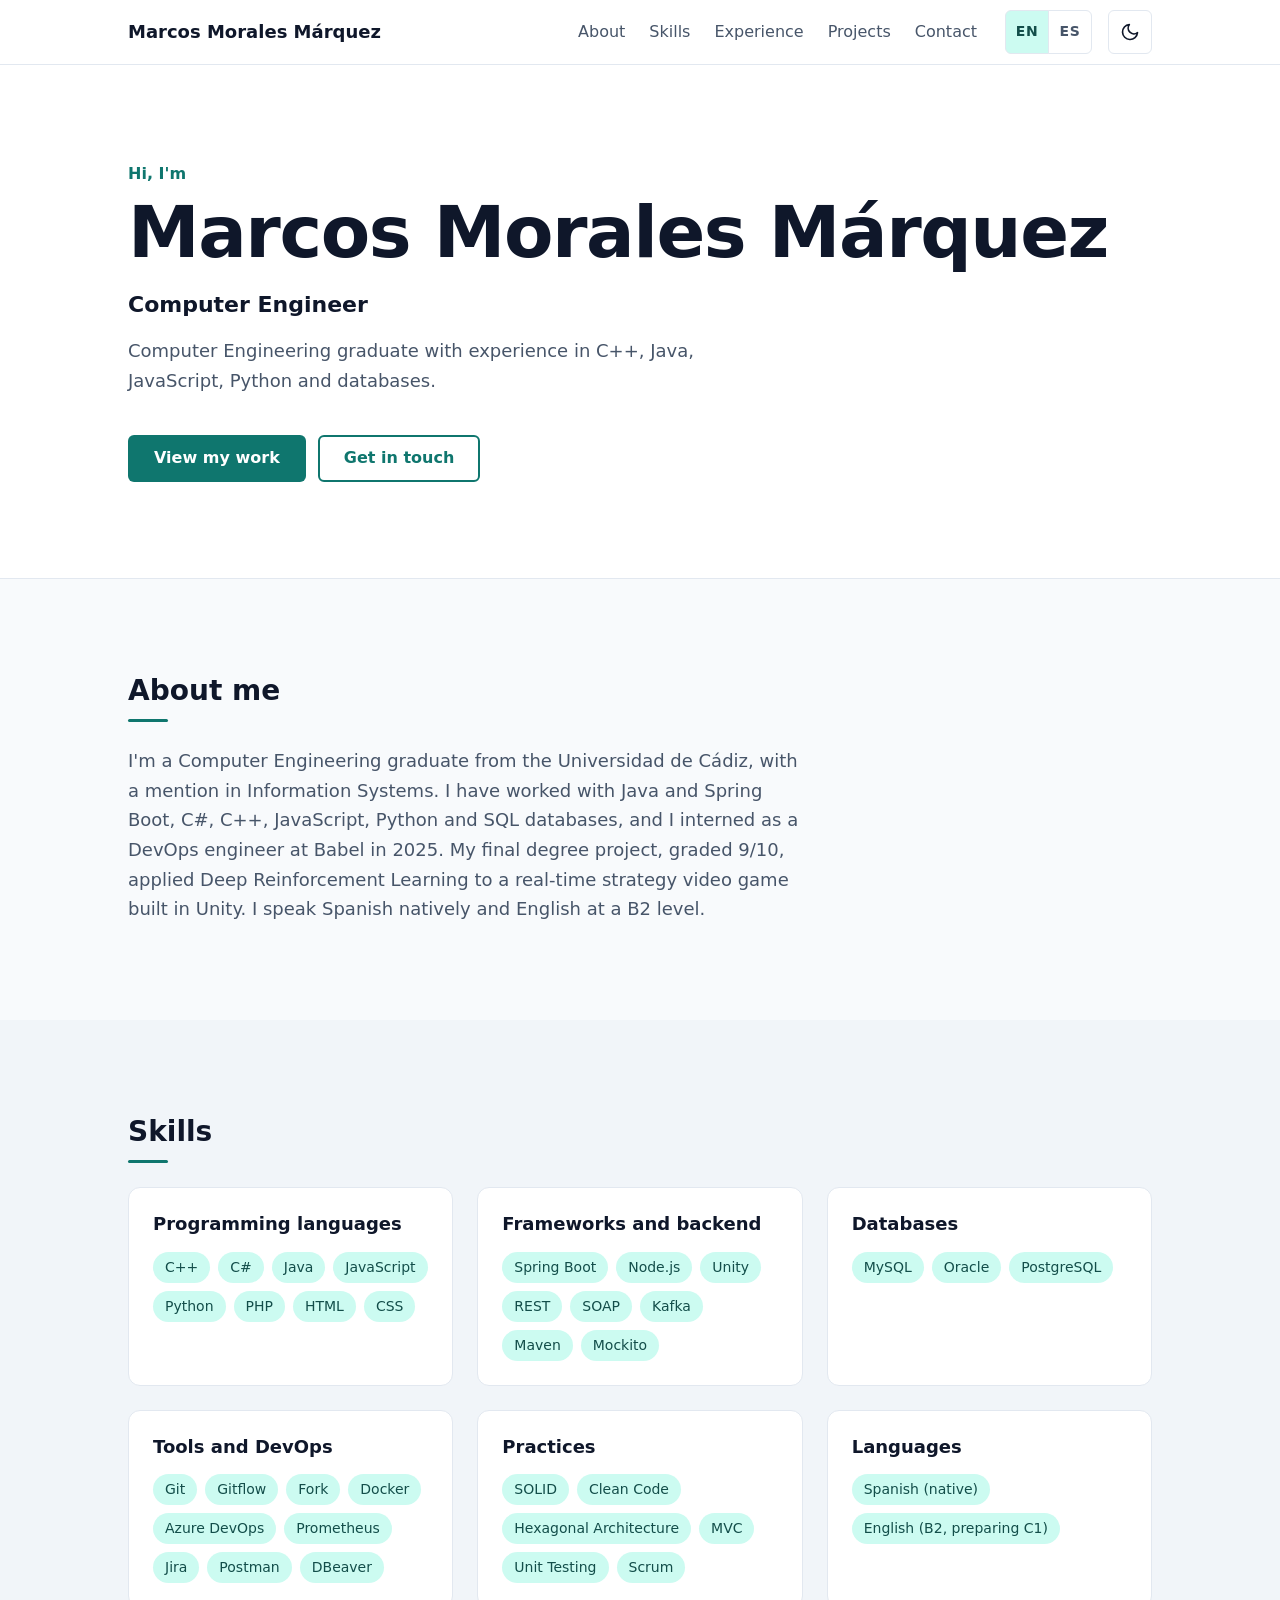
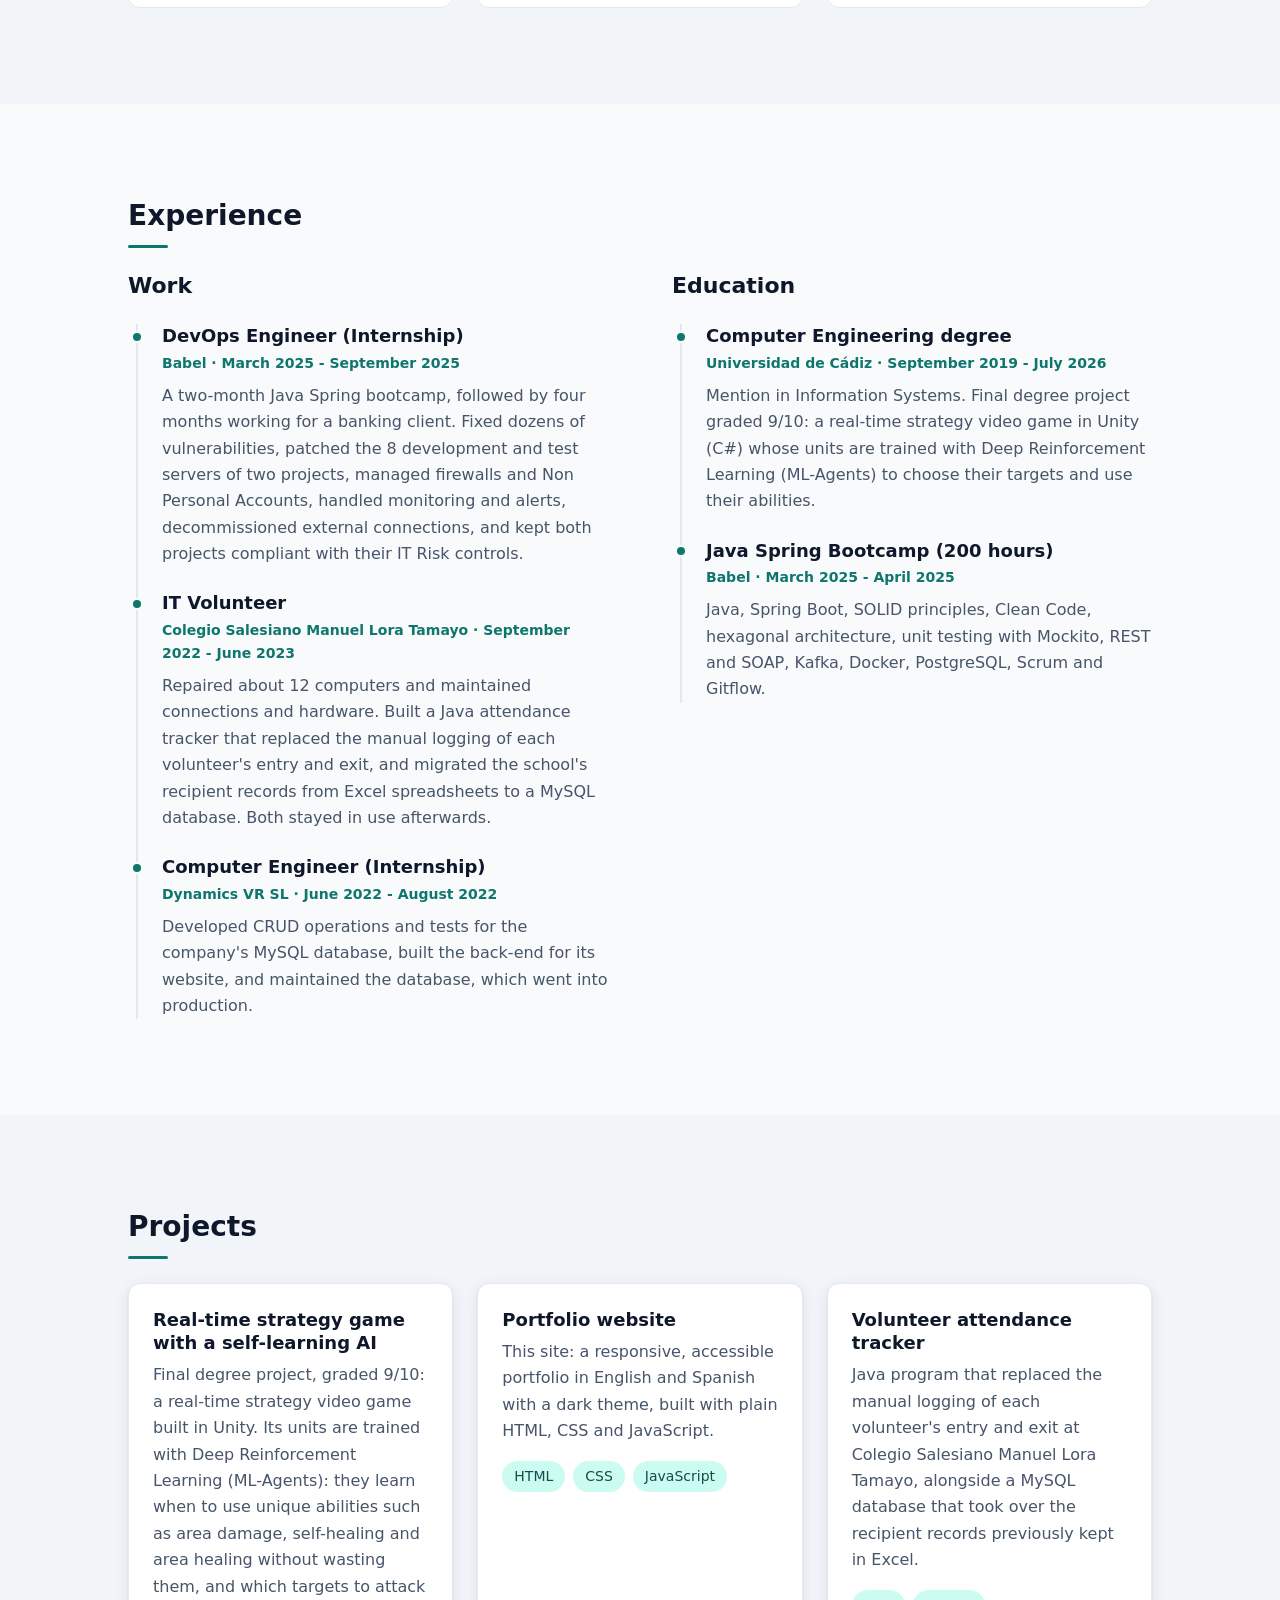
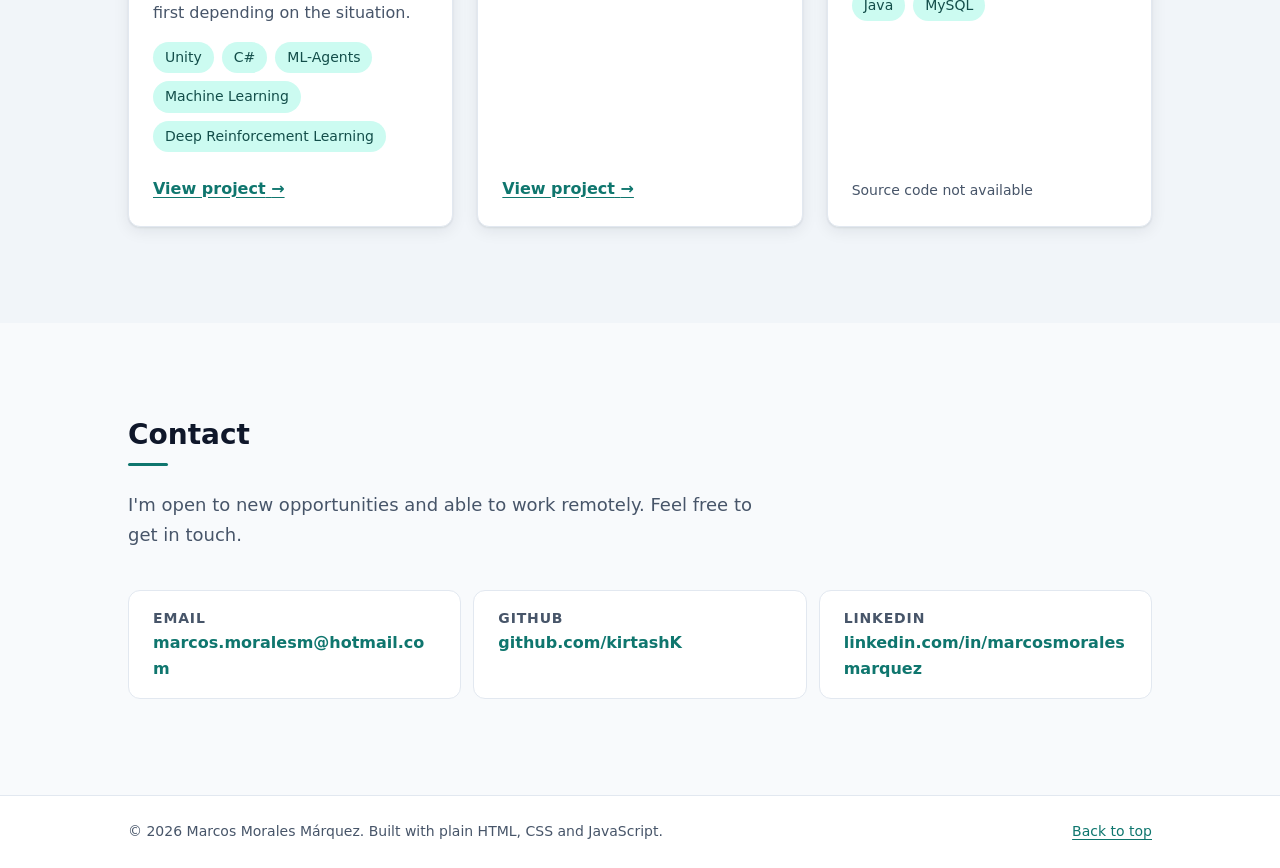
==== commit 469ba1d6: "Fill in content from CVs - Hero, about, skills, experience, education and projects on both pages - R" ====
--- a/index.html
+++ b/index.html
@@ -4,7 +4,7 @@
   <meta charset="UTF-8">
   <meta name="viewport" content="width=device-width, initial-scale=1.0">
   <title>Marcos Morales Márquez · Portfolio</title>
-  <meta name="description" content="Marcos Morales Márquez: [One-line tagline]. Portfolio, projects and contact.">
+  <meta name="description" content="Marcos Morales Márquez: Computer Engineer. Portfolio, projects and contact.">
   <link rel="icon" href="assets/favicon.svg" type="image/svg+xml">
   <!-- Language versions (absolute URLs, required by search engines) -->
   <link rel="alternate" hreflang="en" href="https://kirtashk.github.io/Portfolio/">
@@ -19,9 +19,7 @@
   <!--
     English version of the site. The Spanish version is es/index.html.
     Both pages share styles.css, script.js and assets/, and keep the same
-    structure and section ids: when you add or move a section here, do the
-    same in es/index.html.
-    Placeholders are written in [square brackets].
+    structure and section ids
   -->
 
   <a class="skip-link" href="#main-content">Skip to content</a>
@@ -80,9 +78,9 @@
       <div class="container">
         <p class="hero__greeting">Hi, I'm</p>
         <h1 id="hero-title" class="hero__name">Marcos Morales Márquez</h1>
-        <p class="hero__tagline">[One-line tagline, e.g. "Backend developer who likes clean APIs"]</p>
+        <p class="hero__tagline">Computer Engineer</p>
         <p class="hero__intro">
-          [Short intro: one or two sentences about what you do and what you're looking for.]
+          Computer Engineering graduate with experience in C++, Java, JavaScript, Python and databases.
         </p>
         <div class="hero__actions">
           <a class="button button--primary" href="#projects">View my work</a>
@@ -96,8 +94,7 @@
       <div class="container">
         <h2 id="about-title" class="section__title">About me</h2>
         <p class="about__bio">
-          [Short bio, 2–4 sentences: your background, what you enjoy working on,
-          the technologies you use most, and something personal if you like.]
+          I'm a Computer Engineering graduate from the Universidad de Cádiz, with a mention in Information Systems. I have worked with Java and Spring Boot, C#, C++, JavaScript, Python and SQL databases, and I interned as a DevOps engineer at Babel in 2025. My final degree project, graded 9/10, applied Deep Reinforcement Learning to a real-time strategy video game built in Unity. I speak Spanish natively and English at a B2 level.
         </p>
       </div>
     </section>
@@ -110,29 +107,74 @@
         <!-- One <li> per group. Add or remove groups and tags freely. -->
         <ul class="skill-grid">
           <li class="skill-group">
+            <h3 class="skill-group__title">Programming languages</h3>
+            <ul class="tag-list">
+              <li class="tag">C++</li>
+              <li class="tag">C#</li>
+              <li class="tag">Java</li>
+              <li class="tag">JavaScript</li>
+              <li class="tag">Python</li>
+              <li class="tag">PHP</li>
+              <li class="tag">HTML</li>
+              <li class="tag">CSS</li>
+            </ul>
+          </li>
+
+          <li class="skill-group">
+            <h3 class="skill-group__title">Frameworks and backend</h3>
+            <ul class="tag-list">
+              <li class="tag">Spring Boot</li>
+              <li class="tag">Node.js</li>
+              <li class="tag">Unity</li>
+              <li class="tag">REST</li>
+              <li class="tag">SOAP</li>
+              <li class="tag">Kafka</li>
+              <li class="tag">Maven</li>
+              <li class="tag">Mockito</li>
+            </ul>
+          </li>
+
+          <li class="skill-group">
+            <h3 class="skill-group__title">Databases</h3>
+            <ul class="tag-list">
+              <li class="tag">MySQL</li>
+              <li class="tag">Oracle</li>
+              <li class="tag">PostgreSQL</li>
+            </ul>
+          </li>
+
+          <li class="skill-group">
+            <h3 class="skill-group__title">Tools and DevOps</h3>
+            <ul class="tag-list">
+              <li class="tag">Git</li>
+              <li class="tag">Gitflow</li>
+              <li class="tag">Fork</li>
+              <li class="tag">Docker</li>
+              <li class="tag">Azure DevOps</li>
+              <li class="tag">Prometheus</li>
+              <li class="tag">Jira</li>
+              <li class="tag">Postman</li>
+              <li class="tag">DBeaver</li>
+            </ul>
+          </li>
+
+          <li class="skill-group">
+            <h3 class="skill-group__title">Practices</h3>
+            <ul class="tag-list">
+              <li class="tag">SOLID</li>
+              <li class="tag">Clean Code</li>
+              <li class="tag">Hexagonal Architecture</li>
+              <li class="tag">MVC</li>
+              <li class="tag">Unit Testing</li>
+              <li class="tag">Scrum</li>
+            </ul>
+          </li>
+
+          <li class="skill-group">
             <h3 class="skill-group__title">Languages</h3>
             <ul class="tag-list">
-              <li class="tag">[Language 1]</li>
-              <li class="tag">[Language 2]</li>
-              <li class="tag">[Language 3]</li>
-            </ul>
-          </li>
-
-          <li class="skill-group">
-            <h3 class="skill-group__title">Frameworks and libraries</h3>
-            <ul class="tag-list">
-              <li class="tag">[Framework 1]</li>
-              <li class="tag">[Framework 2]</li>
-              <li class="tag">[Framework 3]</li>
-            </ul>
-          </li>
-
-          <li class="skill-group">
-            <h3 class="skill-group__title">Tools</h3>
-            <ul class="tag-list">
-              <li class="tag">[Tool 1]</li>
-              <li class="tag">[Tool 2]</li>
-              <li class="tag">[Tool 3]</li>
+              <li class="tag">Spanish (native)</li>
+              <li class="tag">English (B2, preparing C1)</li>
             </ul>
           </li>
         </ul>
@@ -150,17 +192,24 @@
             <h3 class="experience__subtitle">Work</h3>
             <ol class="timeline">
               <li class="timeline__item">
-                <h4 class="timeline__title">[Job title]</h4>
-                <p class="timeline__meta">[Company] · [Start year] – [End year or "Present"]</p>
-                <p class="timeline__description">
-                  [One or two sentences: what you did and what you achieved.]
-                </p>
-              </li>
-              <li class="timeline__item">
-                <h4 class="timeline__title">[Job title]</h4>
-                <p class="timeline__meta">[Company] · [Start year] – [End year]</p>
-                <p class="timeline__description">
-                  [One or two sentences: what you did and what you achieved.]
+                <h4 class="timeline__title">DevOps Engineer (Internship)</h4>
+                <p class="timeline__meta">Babel · March 2025 - September 2025</p>
+                <p class="timeline__description">
+                  A two-month Java Spring bootcamp, followed by four months working for a banking client. Fixed dozens of vulnerabilities, patched the 8 development and test servers of two projects, managed firewalls and Non Personal Accounts, handled monitoring and alerts, decommissioned external connections, and kept both projects compliant with their IT Risk controls.
+                </p>
+              </li>
+              <li class="timeline__item">
+                <h4 class="timeline__title">IT Volunteer</h4>
+                <p class="timeline__meta">Colegio Salesiano Manuel Lora Tamayo · September 2022 - June 2023</p>
+                <p class="timeline__description">
+                  Repaired about 12 computers and maintained connections and hardware. Built a Java attendance tracker that replaced the manual logging of each volunteer's entry and exit, and migrated the school's recipient records from Excel spreadsheets to a MySQL database. Both stayed in use afterwards.
+                </p>
+              </li>
+              <li class="timeline__item">
+                <h4 class="timeline__title">Computer Engineer (Internship)</h4>
+                <p class="timeline__meta">Dynamics VR SL · June 2022 - August 2022</p>
+                <p class="timeline__description">
+                  Developed CRUD operations and tests for the company's MySQL database, built the back-end for its website, and maintained the database, which went into production.
                 </p>
               </li>
             </ol>
@@ -170,17 +219,17 @@
             <h3 class="experience__subtitle">Education</h3>
             <ol class="timeline">
               <li class="timeline__item">
-                <h4 class="timeline__title">[Degree or course]</h4>
-                <p class="timeline__meta">[School or institution] · [Start year] – [End year]</p>
-                <p class="timeline__description">
-                  [Optional: one sentence on the focus, final project or result.]
-                </p>
-              </li>
-              <li class="timeline__item">
-                <h4 class="timeline__title">[Degree or course]</h4>
-                <p class="timeline__meta">[School or institution] · [Start year] – [End year]</p>
-                <p class="timeline__description">
-                  [Optional: one sentence on the focus, final project or result.]
+                <h4 class="timeline__title">Computer Engineering degree</h4>
+                <p class="timeline__meta">Universidad de Cádiz · September 2019 - July 2026</p>
+                <p class="timeline__description">
+                  Mention in Information Systems. Final degree project graded 9/10: a real-time strategy video game in Unity (C#) whose units are trained with Deep Reinforcement Learning (ML-Agents) to choose their targets and use their abilities.
+                </p>
+              </li>
+              <li class="timeline__item">
+                <h4 class="timeline__title">Java Spring Bootcamp (200 hours)</h4>
+                <p class="timeline__meta">Babel · March 2025 - April 2025</p>
+                <p class="timeline__description">
+                  Java, Spring Boot, SOLID principles, Clean Code, hexagonal architecture, unit testing with Mockito, REST and SOAP, Kafka, Docker, PostgreSQL, Scrum and Gitflow.
                 </p>
               </li>
             </ol>
@@ -197,54 +246,53 @@
         <ul class="project-grid">
           <li>
             <article class="project-card">
-              <h3 class="project-card__title">[Project 1 title]</h3>
+              <h3 class="project-card__title">Real-time strategy game with a self-learning AI</h3>
               <p class="project-card__description">
-                [Short description: what it does and what problem it solves.]
+                Final degree project, graded 9/10: a real-time strategy video game built in Unity. Its units are trained with Deep Reinforcement Learning (ML-Agents): they learn when to use unique abilities such as area damage, self-healing and area healing without wasting them, and which targets to attack first depending on the situation.
               </p>
               <ul class="tag-list" aria-label="Technologies">
-                <li class="tag">[Tech 1]</li>
-                <li class="tag">[Tech 2]</li>
-                <li class="tag">[Tech 3]</li>
+                <li class="tag">Unity</li>
+                <li class="tag">C#</li>
+                <li class="tag">ML-Agents</li>
+                <li class="tag">Machine Learning</li>
+                <li class="tag">Deep Reinforcement Learning</li>
               </ul>
-              <a class="project-card__link" href="#">
+              <a class="project-card__link" href="https://github.com/kirtashK/TFG-Unity">
                 <span>View project</span>
-                <span class="visually-hidden">: [Project 1 title]</span>
+                <span class="visually-hidden">: Real-time strategy game with a self-learning AI</span>
               </a>
             </article>
           </li>
 
           <li>
             <article class="project-card">
-              <h3 class="project-card__title">[Project 2 title]</h3>
+              <h3 class="project-card__title">Portfolio website</h3>
               <p class="project-card__description">
-                [Short description: what it does and what problem it solves.]
+                This site: a responsive, accessible portfolio in English and Spanish with a dark theme, built with plain HTML, CSS and JavaScript.
               </p>
               <ul class="tag-list" aria-label="Technologies">
-                <li class="tag">[Tech 1]</li>
-                <li class="tag">[Tech 2]</li>
+                <li class="tag">HTML</li>
+                <li class="tag">CSS</li>
+                <li class="tag">JavaScript</li>
               </ul>
-              <a class="project-card__link" href="#">
+              <a class="project-card__link" href="https://github.com/kirtashK/Portfolio">
                 <span>View project</span>
-                <span class="visually-hidden">: [Project 2 title]</span>
+                <span class="visually-hidden">: Portfolio website</span>
               </a>
             </article>
           </li>
 
           <li>
             <article class="project-card">
-              <h3 class="project-card__title">[Project 3 title]</h3>
+              <h3 class="project-card__title">Volunteer attendance tracker</h3>
               <p class="project-card__description">
-                [Short description: what it does and what problem it solves.]
+                Java program that replaced the manual logging of each volunteer's entry and exit at Colegio Salesiano Manuel Lora Tamayo, alongside a MySQL database that took over the recipient records previously kept in Excel.
               </p>
               <ul class="tag-list" aria-label="Technologies">
-                <li class="tag">[Tech 1]</li>
-                <li class="tag">[Tech 2]</li>
-                <li class="tag">[Tech 3]</li>
+                <li class="tag">Java</li>
+                <li class="tag">MySQL</li>
               </ul>
-              <a class="project-card__link" href="#">
-                <span>View project</span>
-                <span class="visually-hidden">: [Project 3 title]</span>
-              </a>
+              <p class="project-card__note">Source code not available</p>
             </article>
           </li>
         </ul>
@@ -256,7 +304,7 @@
       <div class="container">
         <h2 id="contact-title" class="section__title">Contact</h2>
         <p class="contact__intro">
-          [A sentence inviting people to reach out, e.g. "I'm open to new opportunities. Feel free to say hello."]
+          I'm open to new opportunities and able to work remotely. Feel free to get in touch.
         </p>
         <ul class="contact-list">
           <li>
--- a/styles.css
+++ b/styles.css
@@ -785,6 +785,14 @@
   content: " \2192";
 }
 
+/* Shown in place of the link when a project has nothing public to link to */
+.project-card__note {
+  margin-top: auto;
+  padding-top: var(--space-lg);
+  color: var(--color-text-muted);
+  font-size: var(--font-size-sm);
+}
+
 
 /* ==========================================================================
    12. Contact
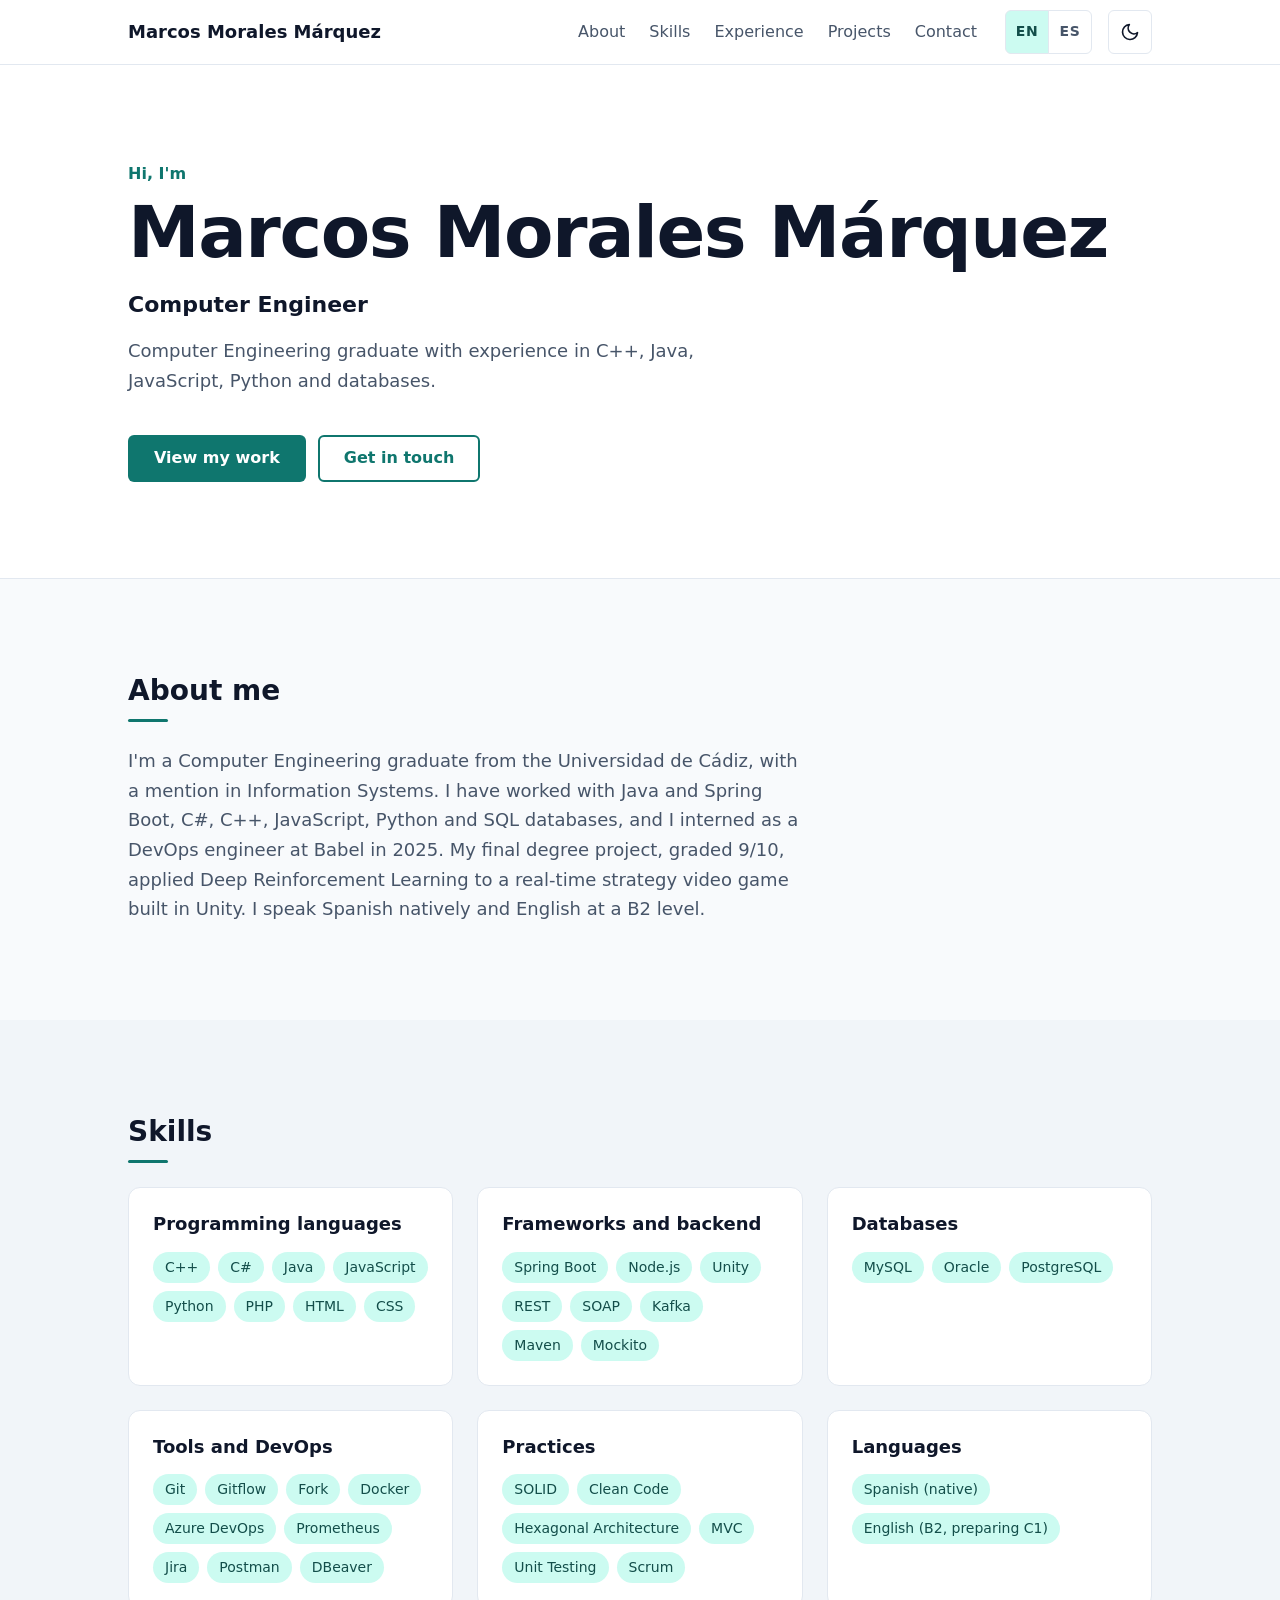
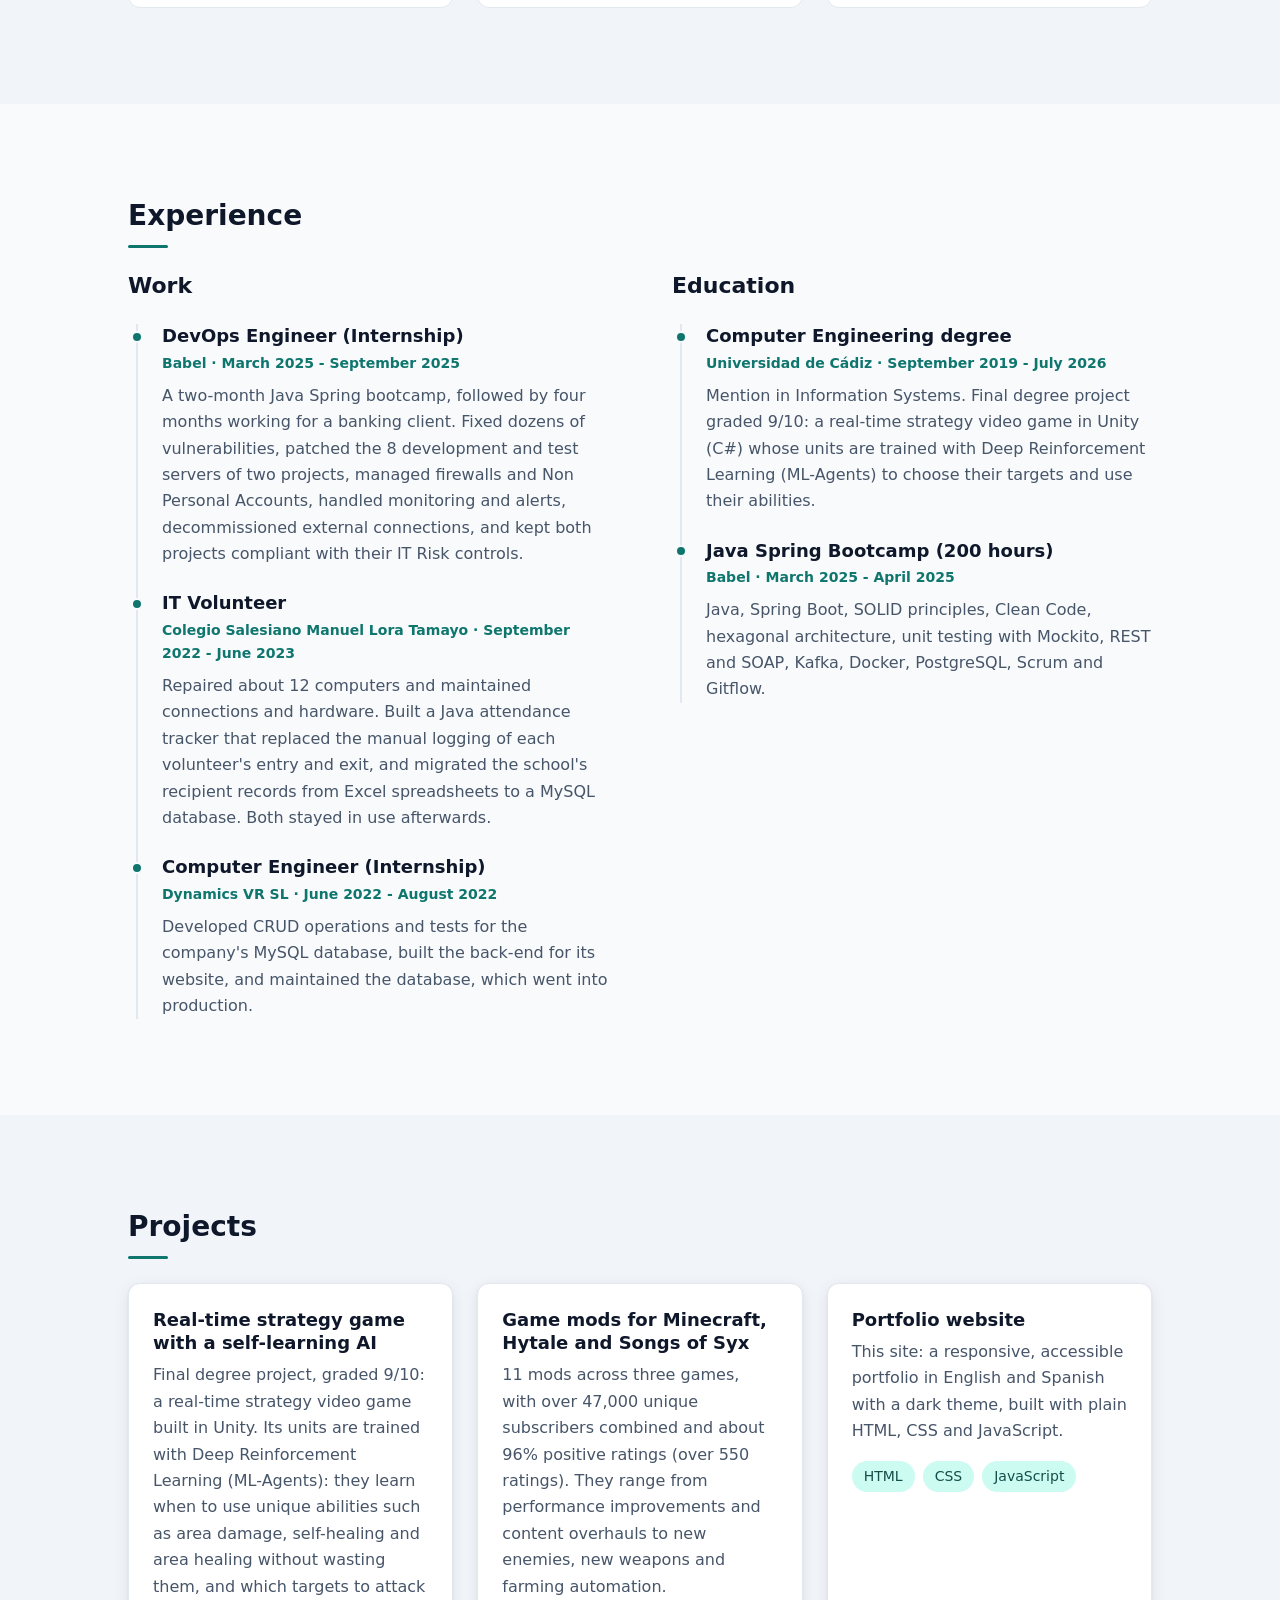
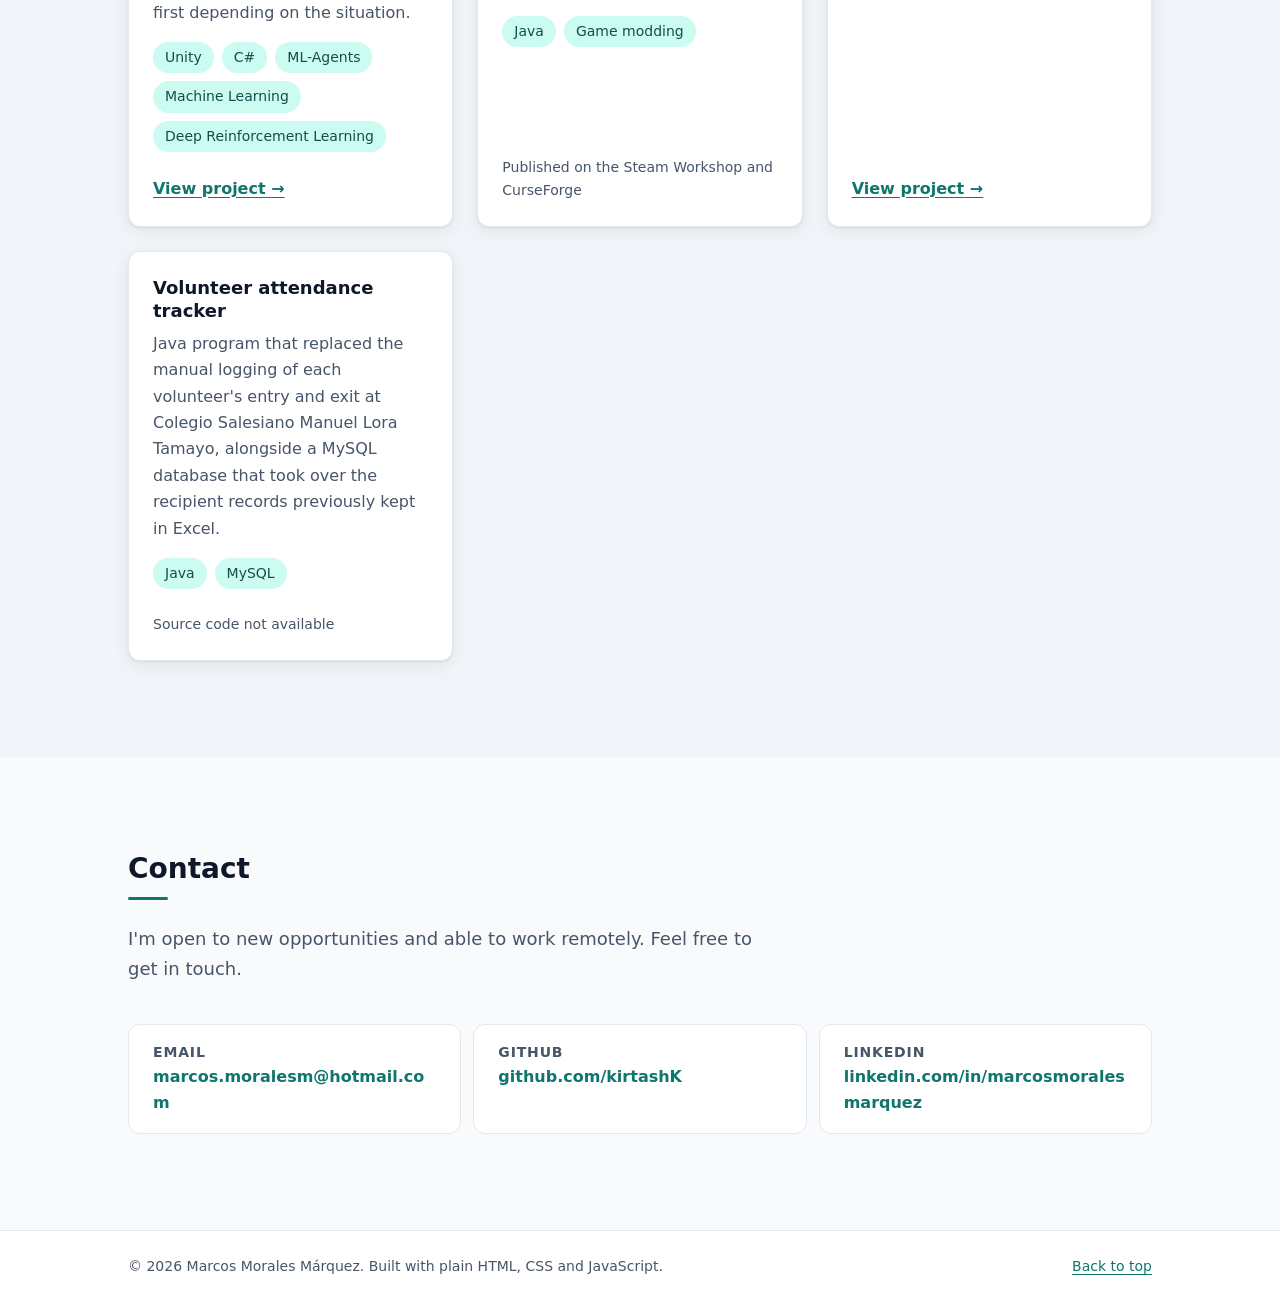
==== commit 95a90ed0: "Add game mods project card Second project card on both pages: 11 mods for Minecraft, Hytale and Song" ====
--- a/index.html
+++ b/index.html
@@ -266,6 +266,20 @@
 
           <li>
             <article class="project-card">
+              <h3 class="project-card__title">Game mods for Minecraft, Hytale and Songs of Syx</h3>
+              <p class="project-card__description">
+                11 mods across three games, with over 47,000 unique subscribers combined and about 96% positive ratings (over 550 ratings). They range from performance improvements and content overhauls to new enemies, new weapons and farming automation.
+              </p>
+              <ul class="tag-list" aria-label="Technologies">
+                <li class="tag">Java</li>
+                <li class="tag">Game modding</li>
+              </ul>
+              <p class="project-card__note">Published on the Steam Workshop and CurseForge</p>
+            </article>
+          </li>
+
+          <li>
+            <article class="project-card">
               <h3 class="project-card__title">Portfolio website</h3>
               <p class="project-card__description">
                 This site: a responsive, accessible portfolio in English and Spanish with a dark theme, built with plain HTML, CSS and JavaScript.
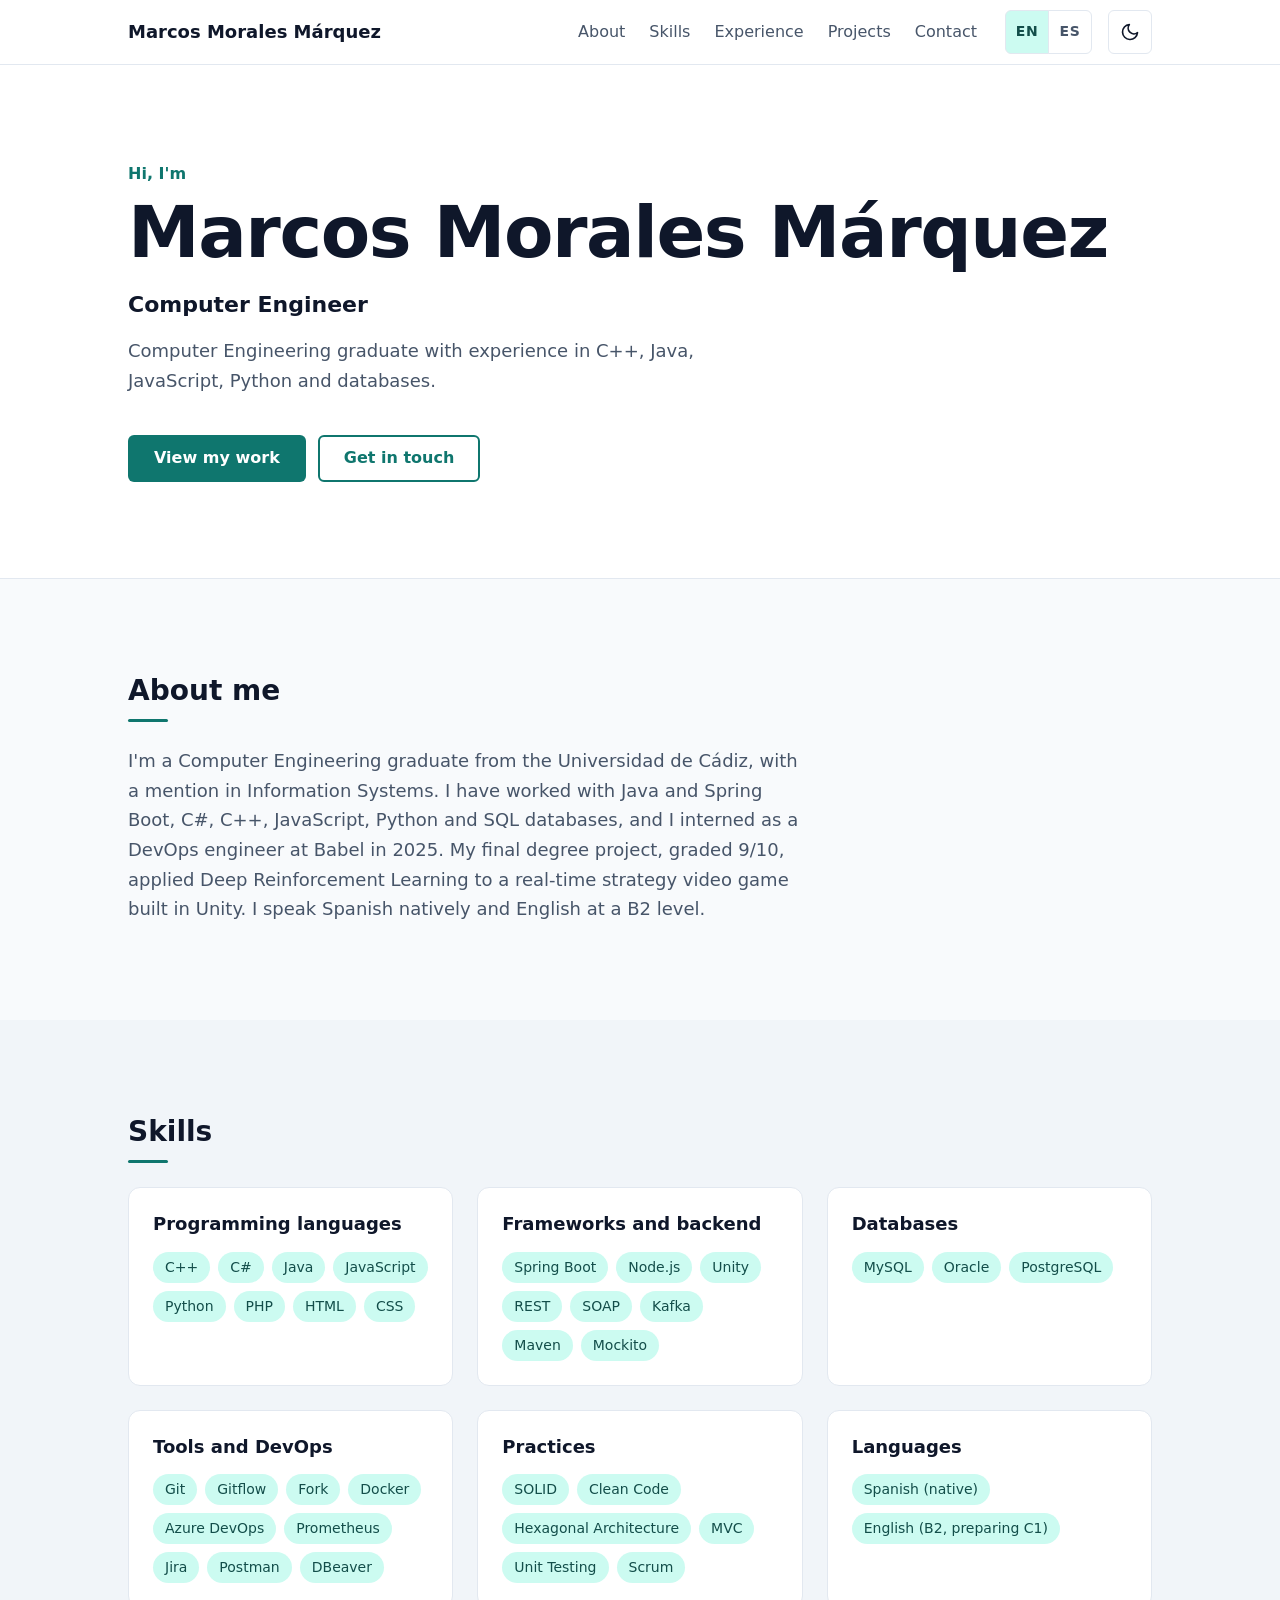
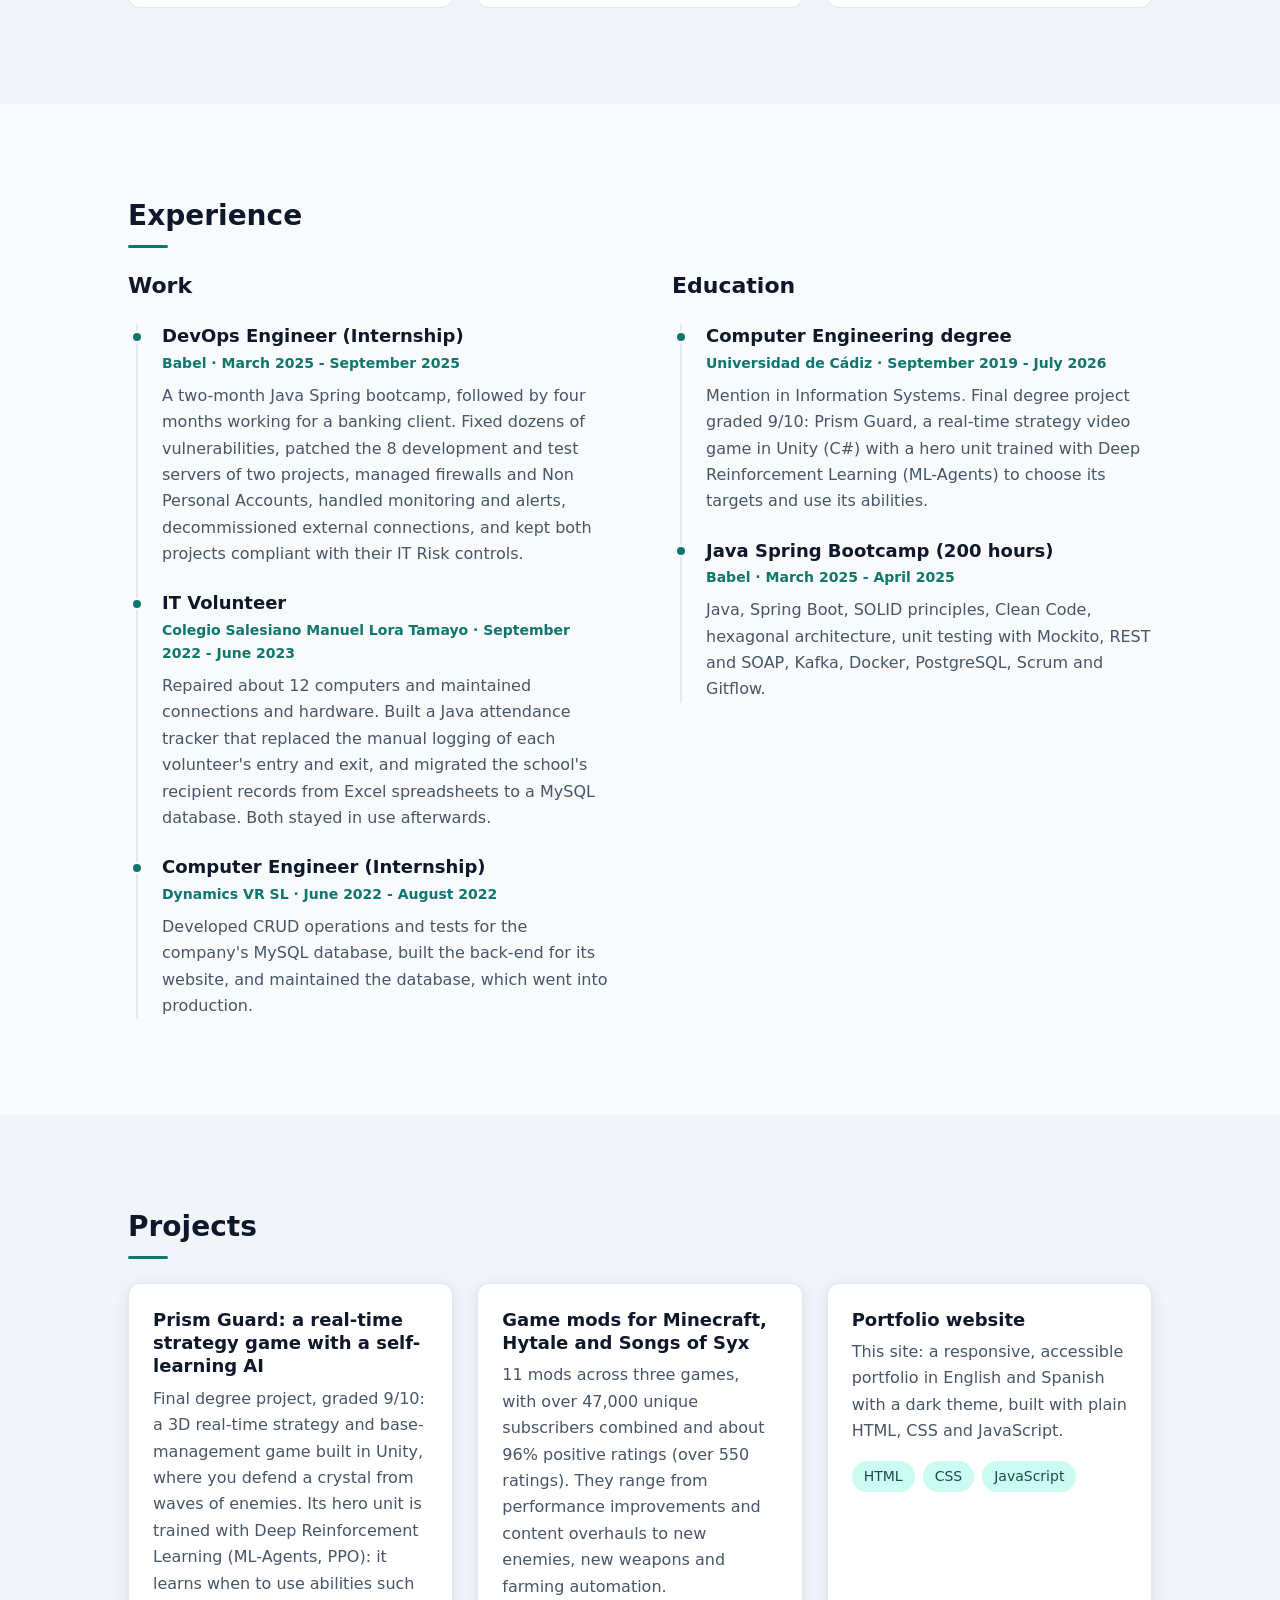
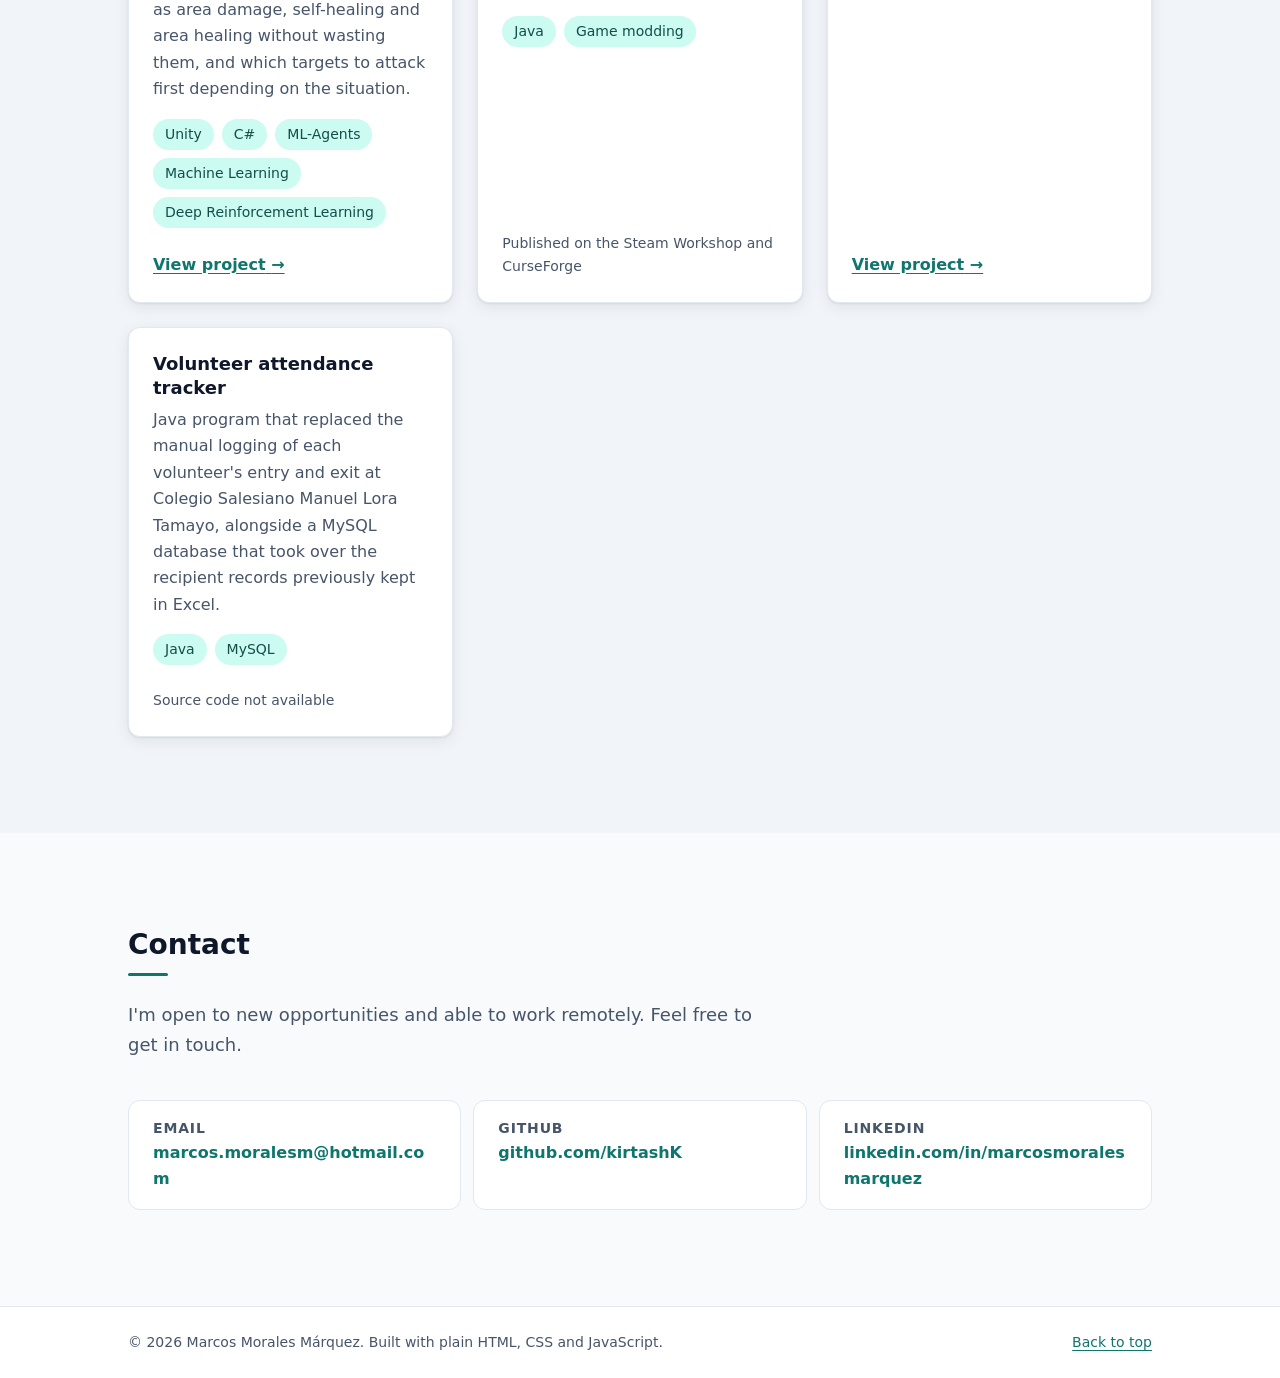
==== commit e7ec9374: "Update final project link & name" ====
--- a/index.html
+++ b/index.html
@@ -222,7 +222,7 @@
                 <h4 class="timeline__title">Computer Engineering degree</h4>
                 <p class="timeline__meta">Universidad de Cádiz · September 2019 - July 2026</p>
                 <p class="timeline__description">
-                  Mention in Information Systems. Final degree project graded 9/10: a real-time strategy video game in Unity (C#) whose units are trained with Deep Reinforcement Learning (ML-Agents) to choose their targets and use their abilities.
+                  Mention in Information Systems. Final degree project graded 9/10: Prism Guard, a real-time strategy video game in Unity (C#) with a hero unit trained with Deep Reinforcement Learning (ML-Agents) to choose its targets and use its abilities.
                 </p>
               </li>
               <li class="timeline__item">
@@ -246,9 +246,9 @@
         <ul class="project-grid">
           <li>
             <article class="project-card">
-              <h3 class="project-card__title">Real-time strategy game with a self-learning AI</h3>
+              <h3 class="project-card__title">Prism Guard: a real-time strategy game with a self-learning AI</h3>
               <p class="project-card__description">
-                Final degree project, graded 9/10: a real-time strategy video game built in Unity. Its units are trained with Deep Reinforcement Learning (ML-Agents): they learn when to use unique abilities such as area damage, self-healing and area healing without wasting them, and which targets to attack first depending on the situation.
+                Final degree project, graded 9/10: a 3D real-time strategy and base-management game built in Unity, where you defend a crystal from waves of enemies. Its hero unit is trained with Deep Reinforcement Learning (ML-Agents, PPO): it learns when to use abilities such as area damage, self-healing and area healing without wasting them, and which targets to attack first depending on the situation.
               </p>
               <ul class="tag-list" aria-label="Technologies">
                 <li class="tag">Unity</li>
@@ -257,9 +257,9 @@
                 <li class="tag">Machine Learning</li>
                 <li class="tag">Deep Reinforcement Learning</li>
               </ul>
-              <a class="project-card__link" href="https://github.com/kirtashK/TFG-Unity">
+              <a class="project-card__link" href="https://github.com/kirtashK/TFG-PrismGuard">
                 <span>View project</span>
-                <span class="visually-hidden">: Real-time strategy game with a self-learning AI</span>
+                <span class="visually-hidden">: Prism Guard: a real-time strategy game with a self-learning AI</span>
               </a>
             </article>
           </li>
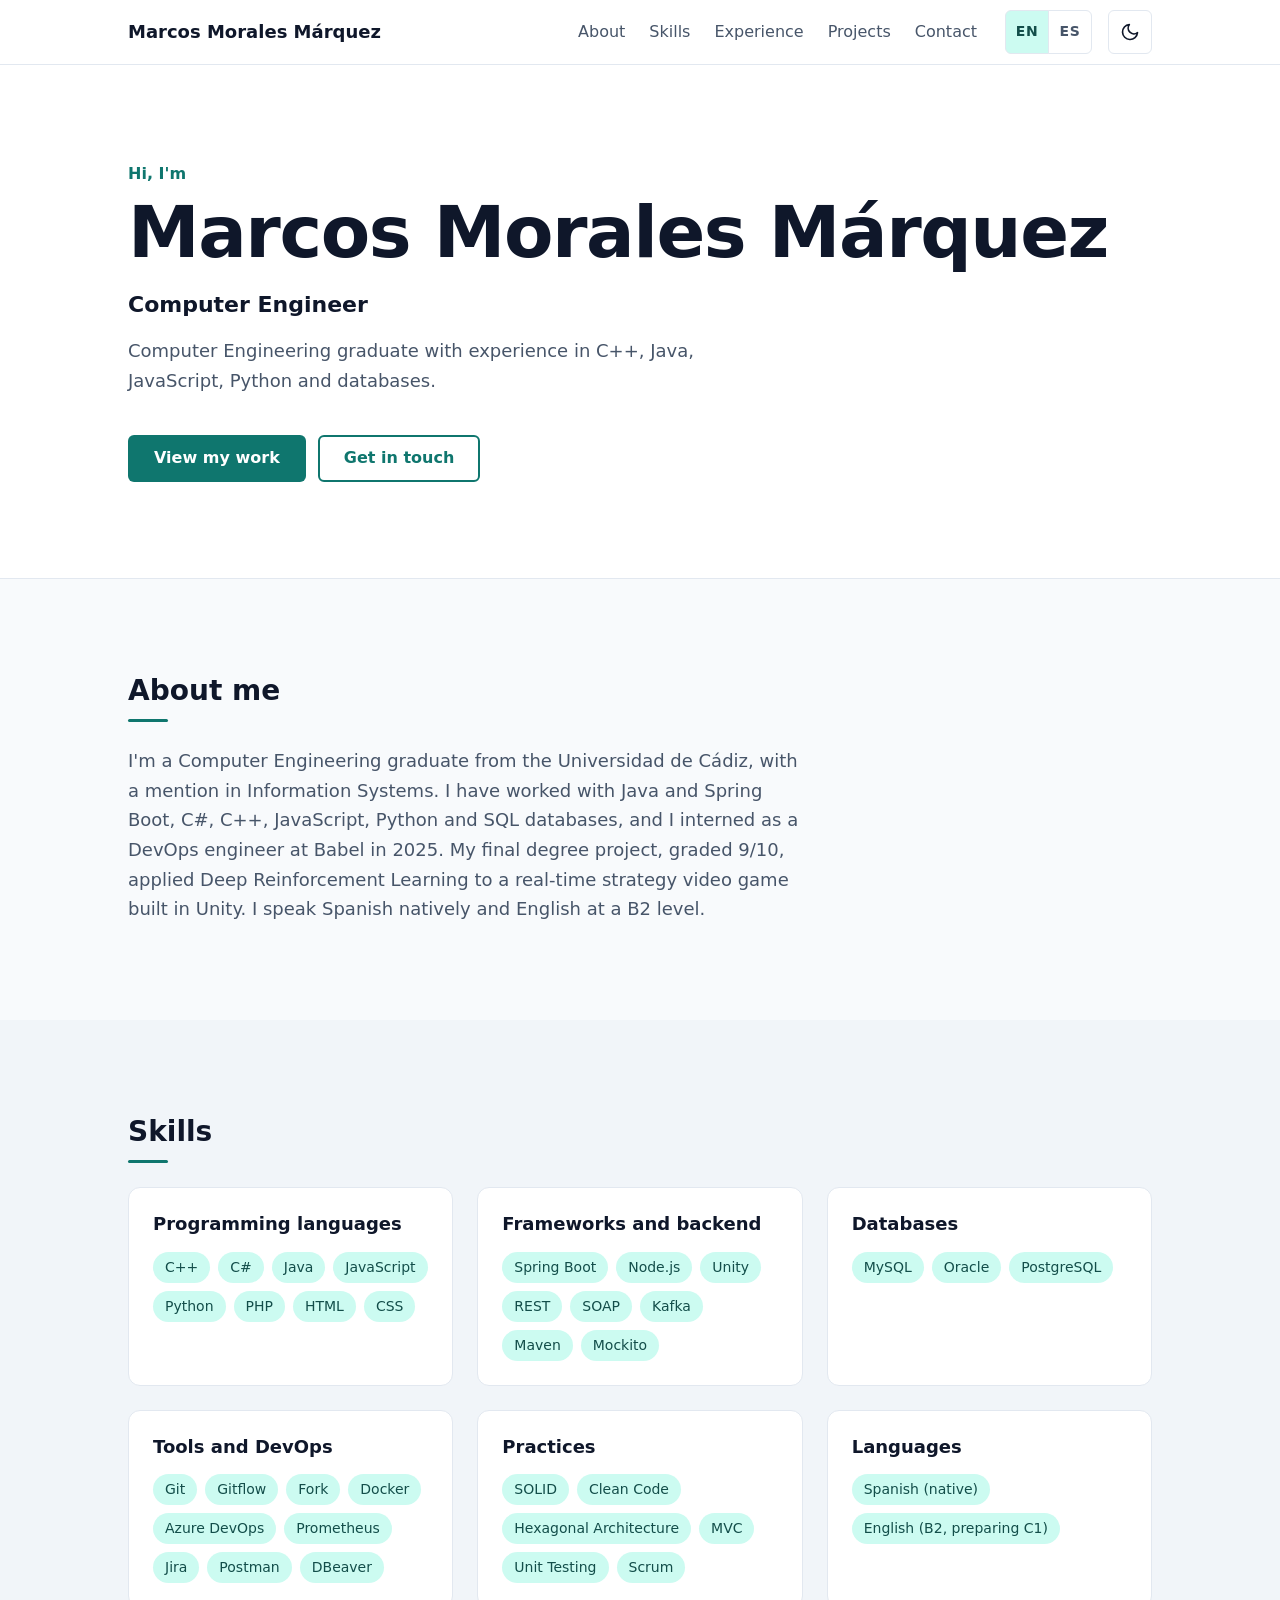
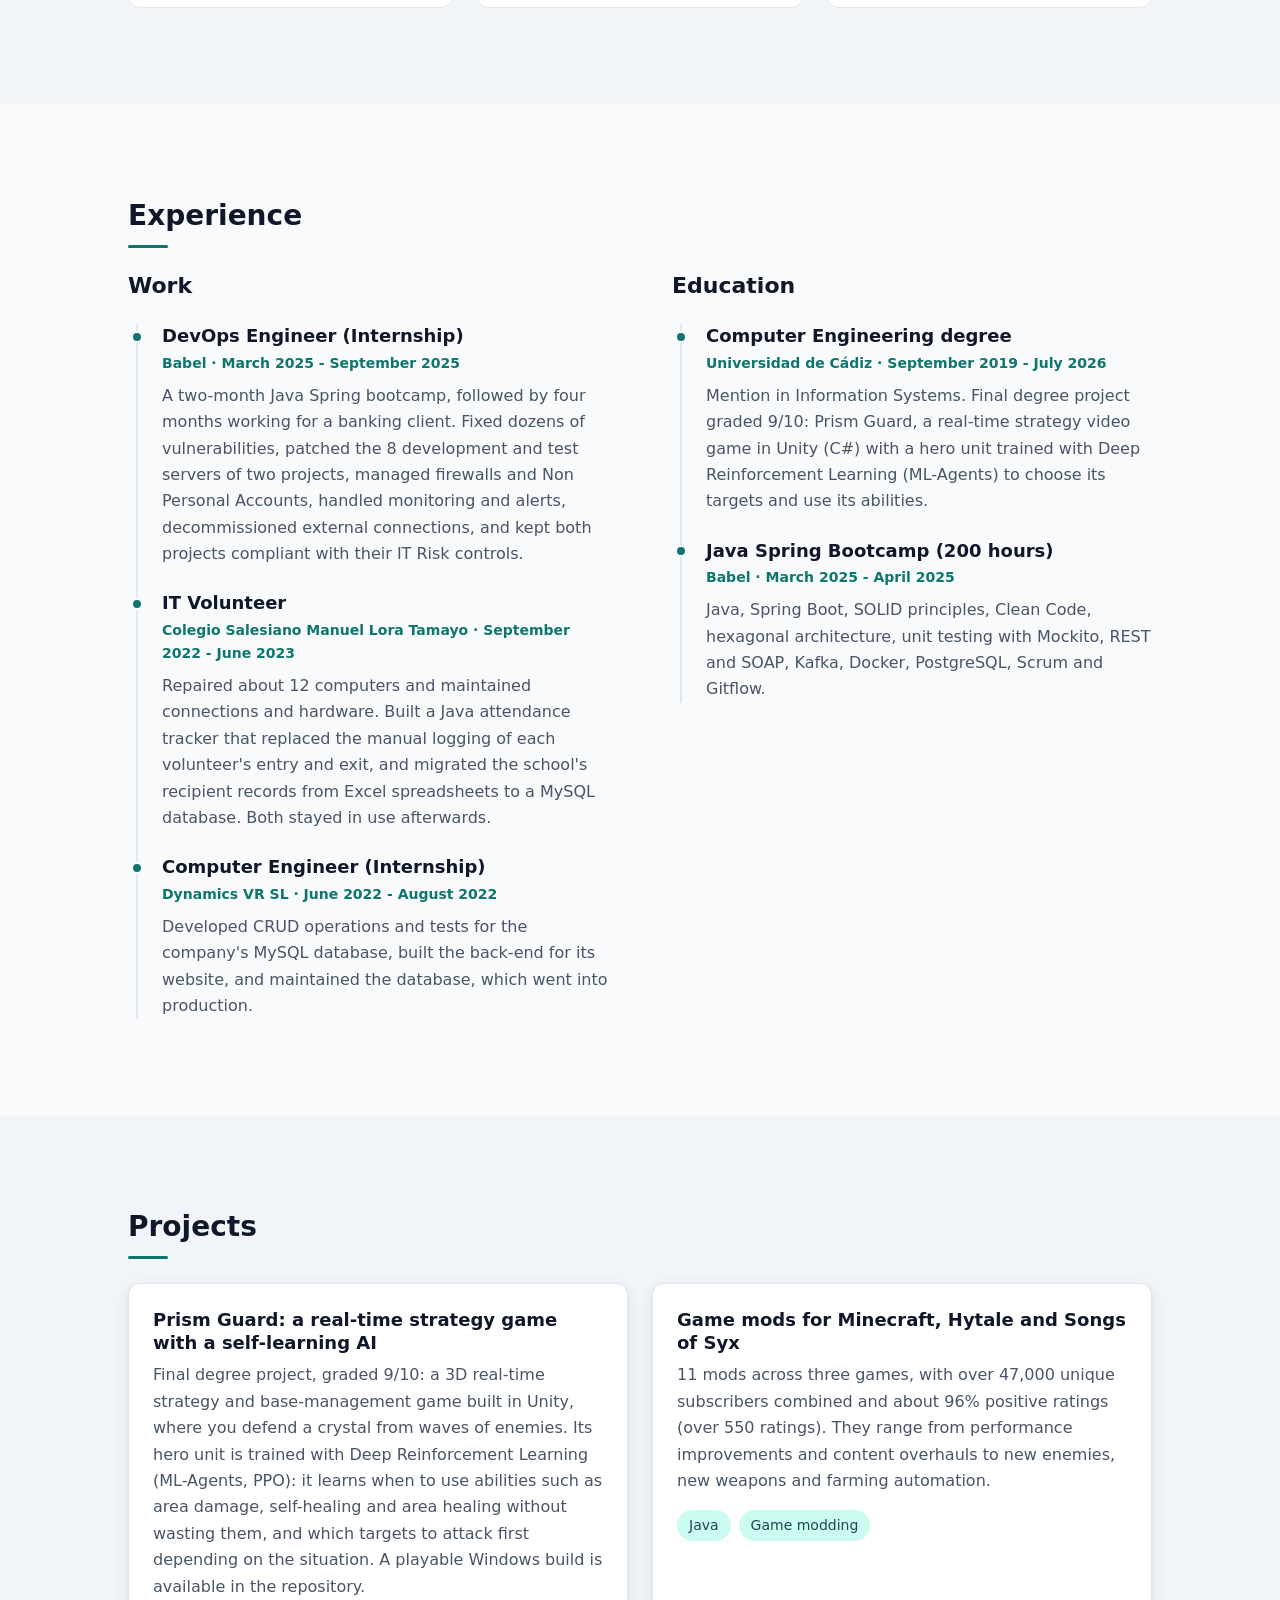
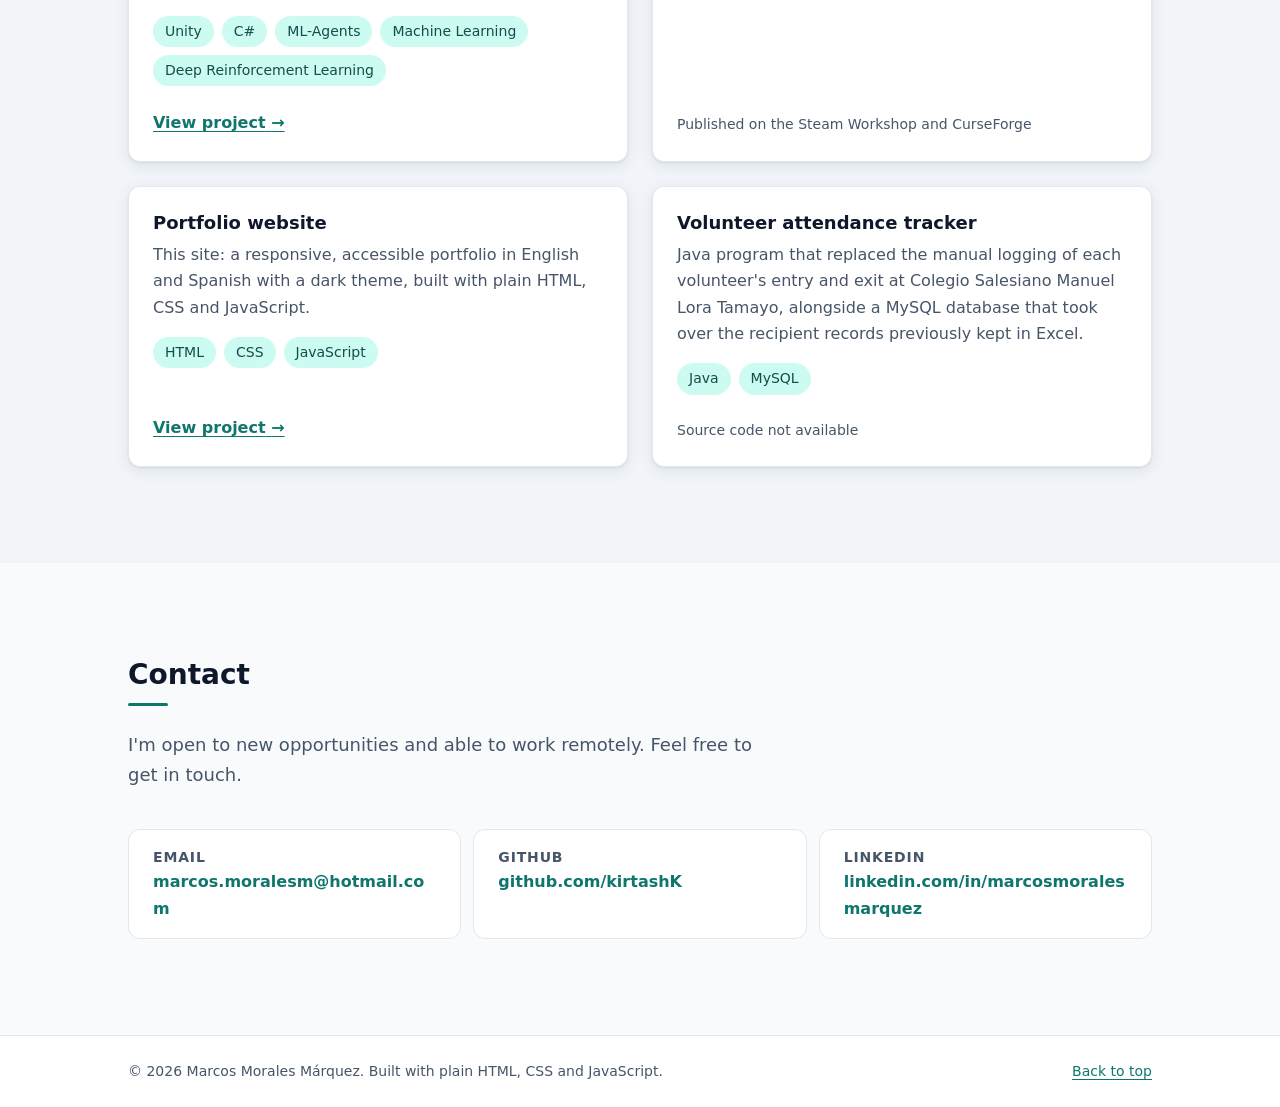
==== commit 04750380: "Use 2x2 project grid and mention playable build" ====
--- a/index.html
+++ b/index.html
@@ -248,7 +248,7 @@
             <article class="project-card">
               <h3 class="project-card__title">Prism Guard: a real-time strategy game with a self-learning AI</h3>
               <p class="project-card__description">
-                Final degree project, graded 9/10: a 3D real-time strategy and base-management game built in Unity, where you defend a crystal from waves of enemies. Its hero unit is trained with Deep Reinforcement Learning (ML-Agents, PPO): it learns when to use abilities such as area damage, self-healing and area healing without wasting them, and which targets to attack first depending on the situation.
+                Final degree project, graded 9/10: a 3D real-time strategy and base-management game built in Unity, where you defend a crystal from waves of enemies. Its hero unit is trained with Deep Reinforcement Learning (ML-Agents, PPO): it learns when to use abilities such as area damage, self-healing and area healing without wasting them, and which targets to attack first depending on the situation. A playable Windows build is available in the repository.
               </p>
               <ul class="tag-list" aria-label="Technologies">
                 <li class="tag">Unity</li>
--- a/styles.css
+++ b/styles.css
@@ -711,7 +711,7 @@
 
 /* ==========================================================================
    11. Projects
-   Grid: 1 column on mobile, 2 on tablets, 3 on desktops.
+   Grid: 1 column on mobile, 2 from tablets up (four cards make a 2x2 grid).
    ========================================================================== */
 
 .projects {
@@ -727,12 +727,6 @@
 @media (min-width: 40em) {
   .project-grid {
     grid-template-columns: repeat(2, 1fr);
-  }
-}
-
-@media (min-width: 64em) {
-  .project-grid {
-    grid-template-columns: repeat(3, 1fr);
   }
 }
 
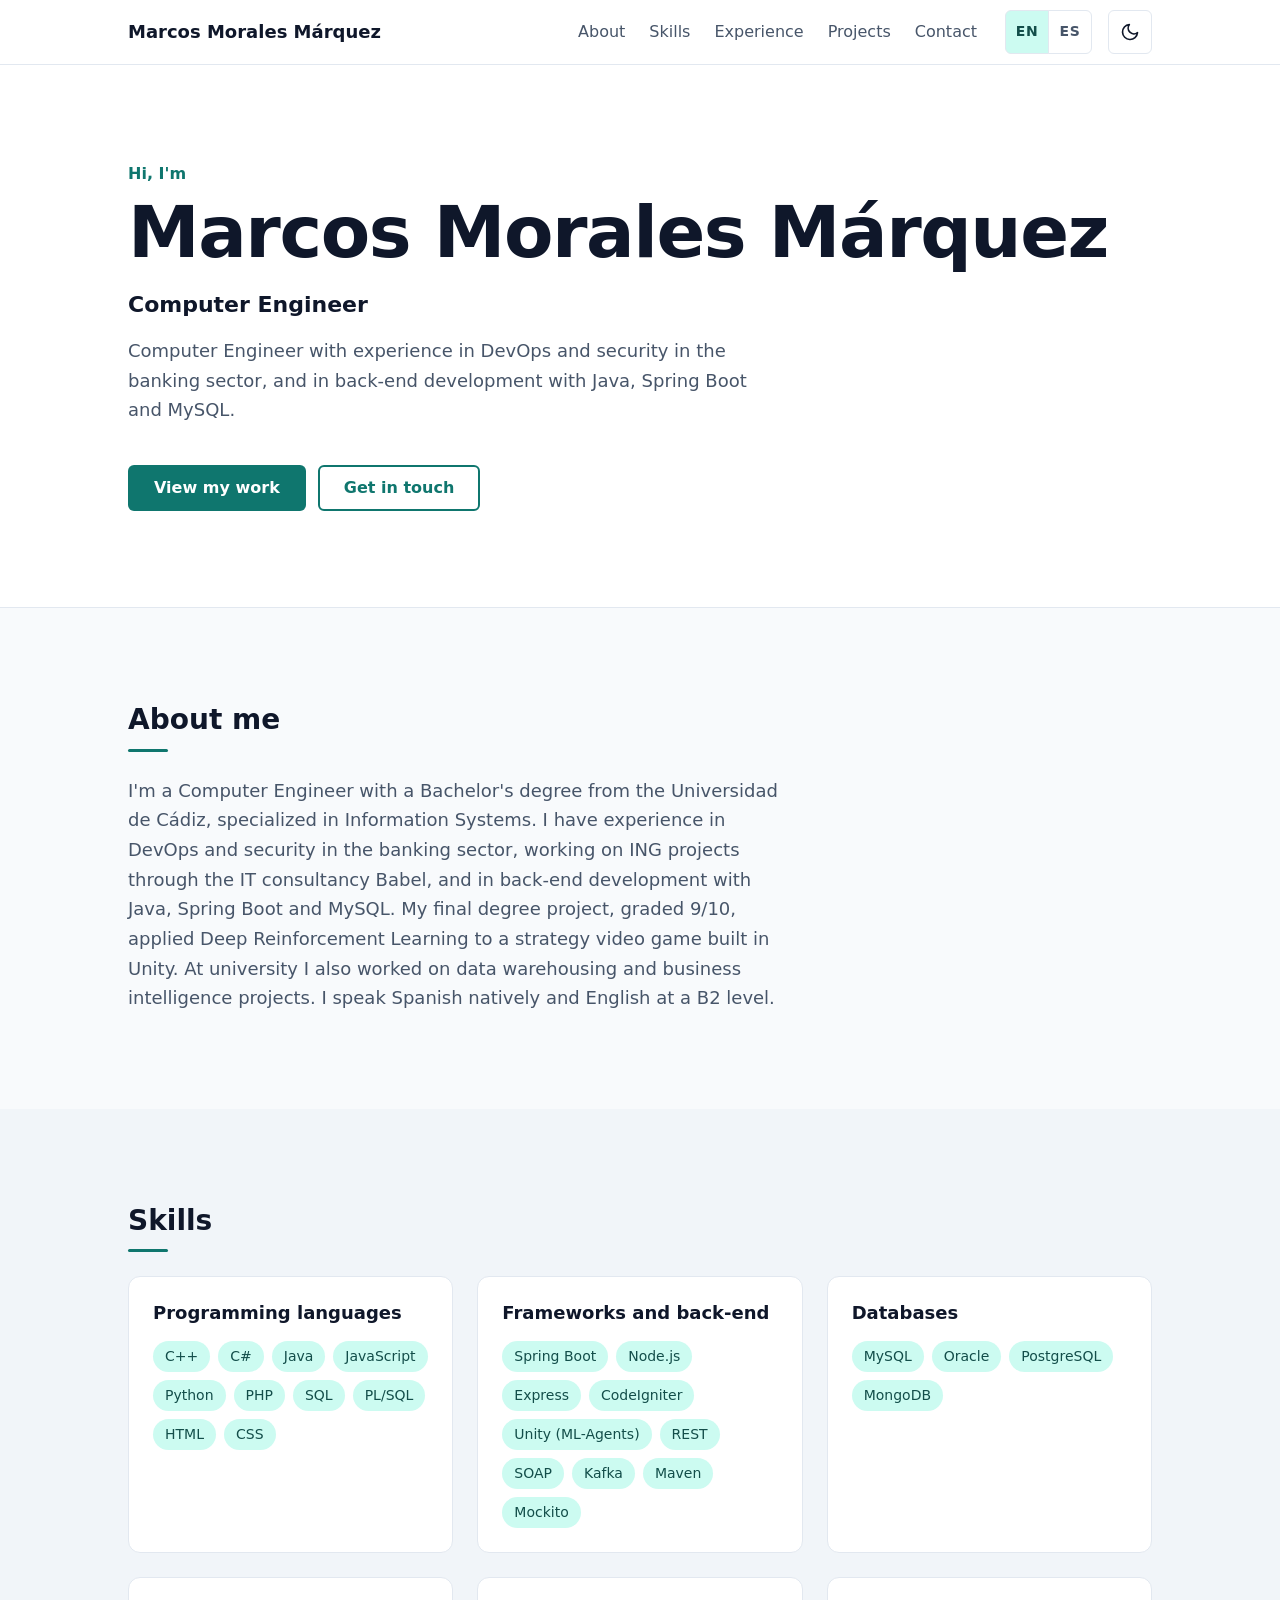
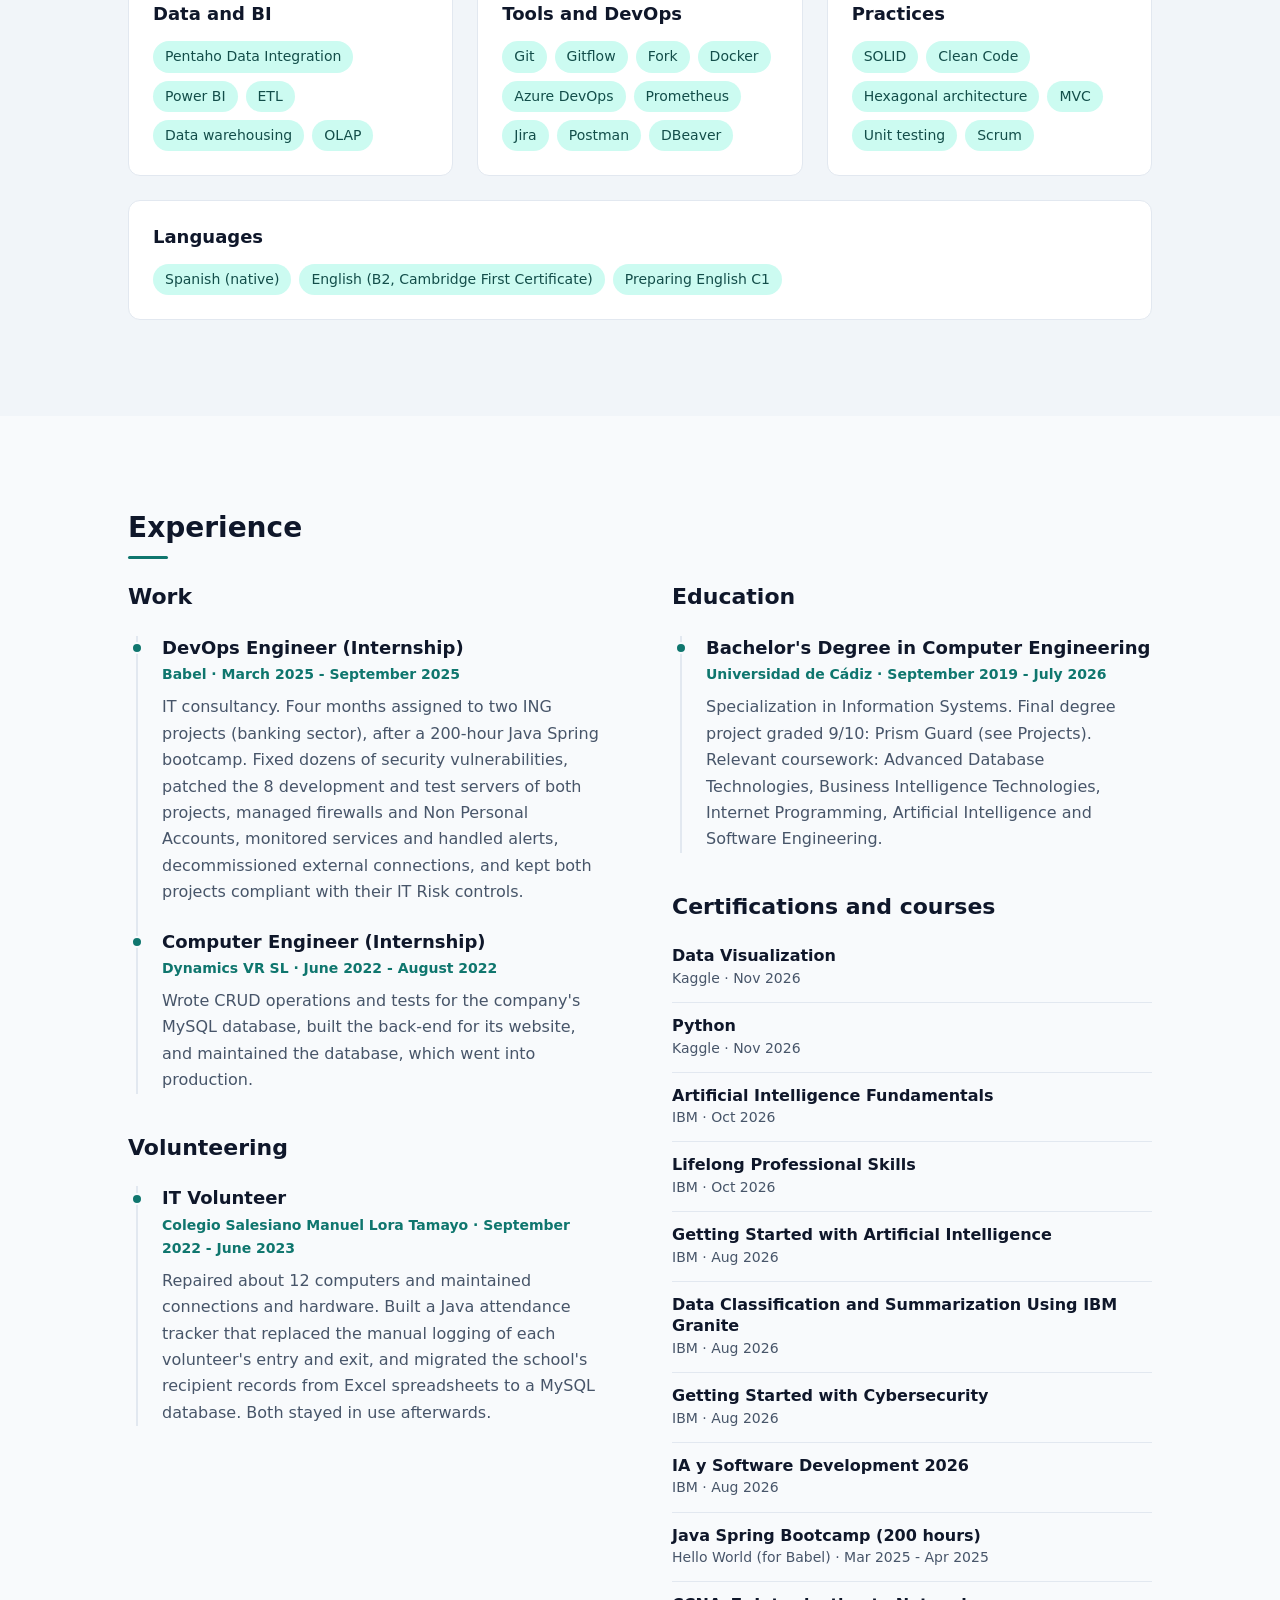
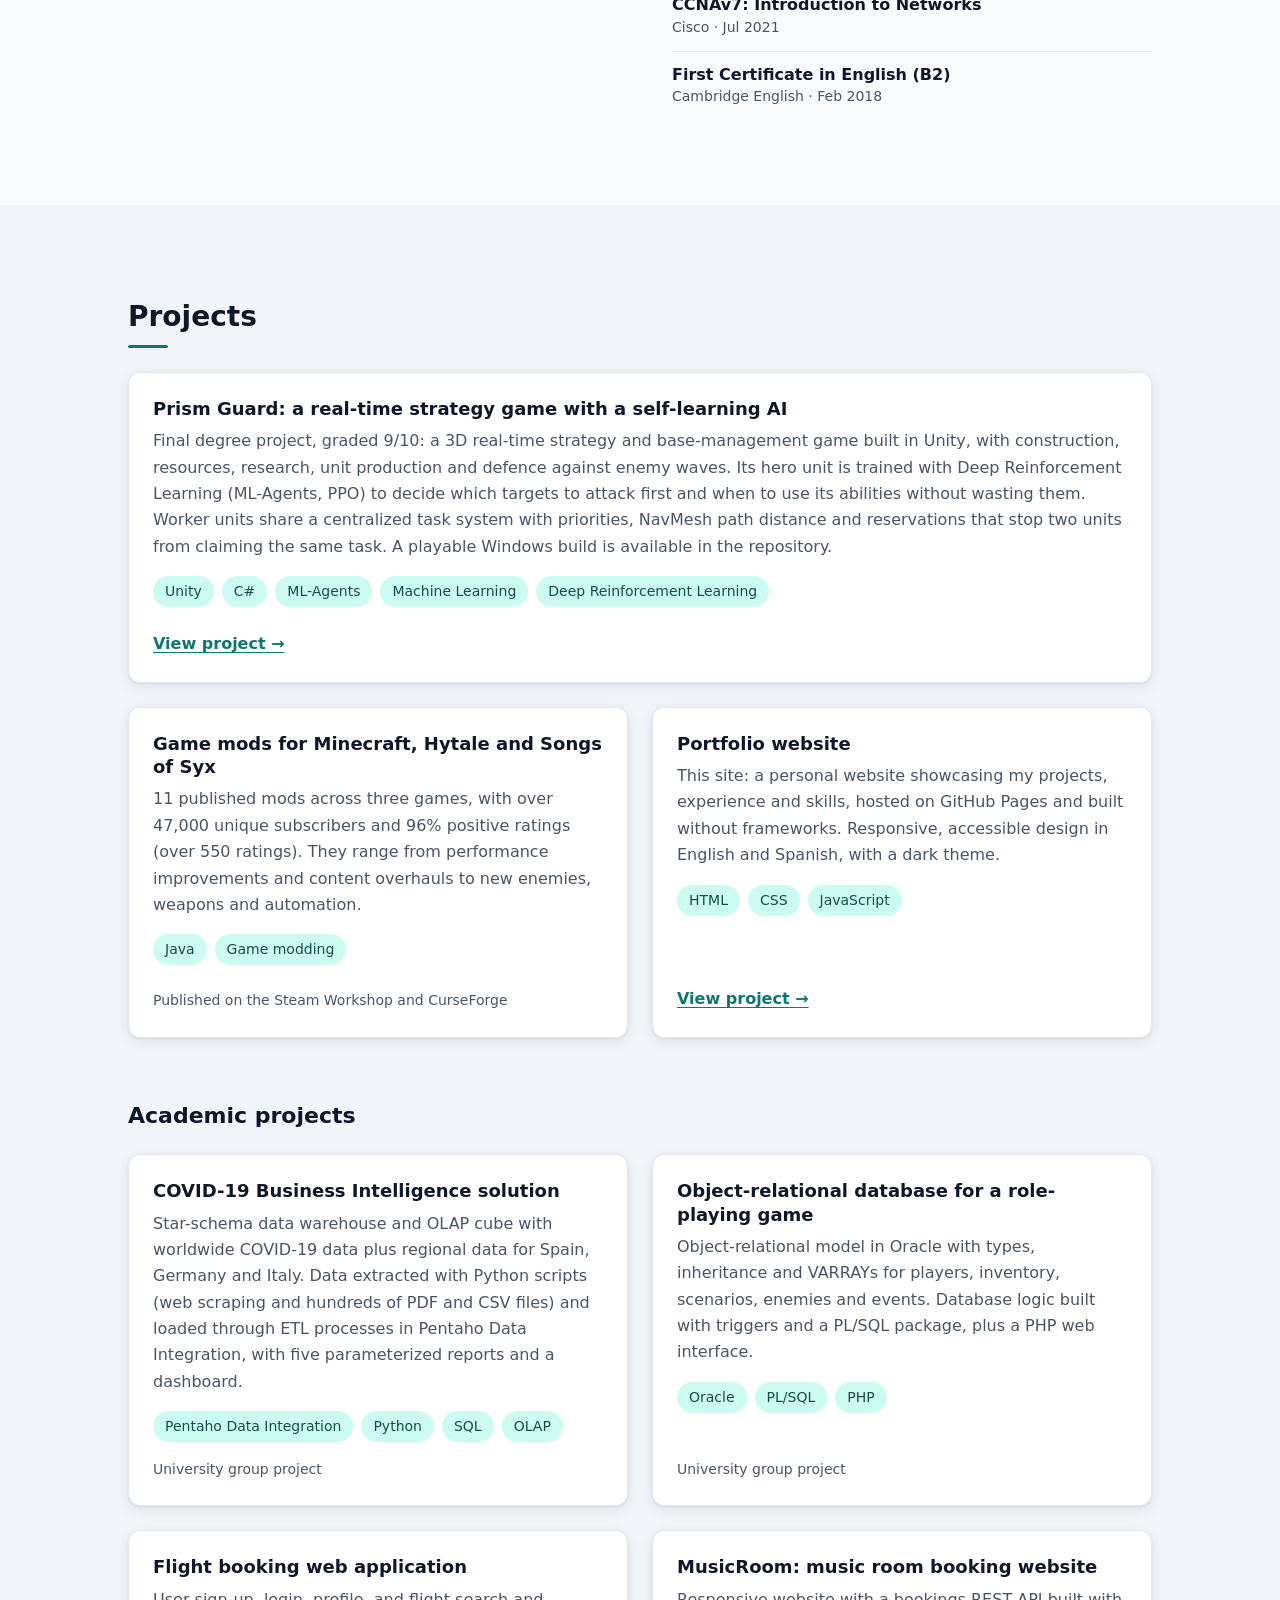
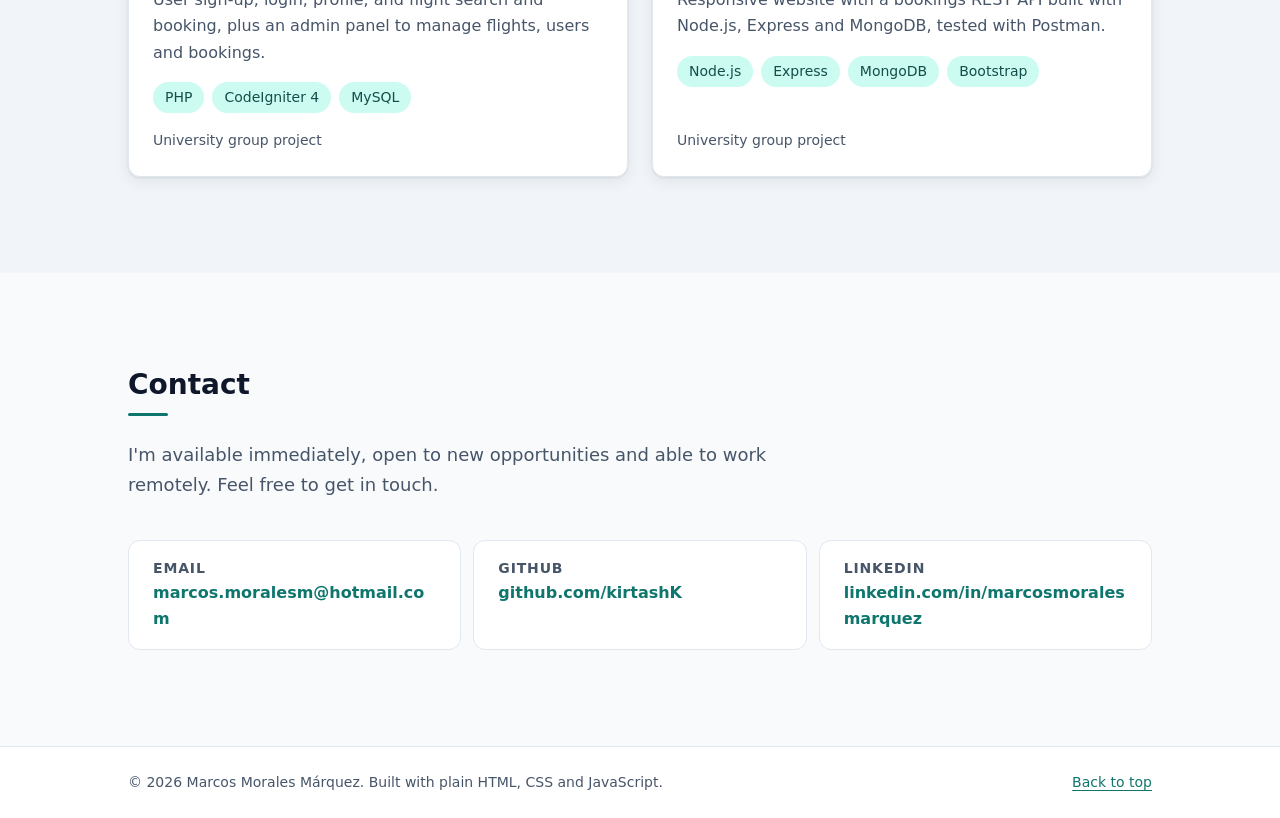
==== commit b559bb0f: "Update portfolio - Hero and About: new profile summary and   back-end work with Java, Spring Boot an" ====
--- a/index.html
+++ b/index.html
@@ -10,6 +10,22 @@
   <link rel="alternate" hreflang="en" href="https://kirtashk.github.io/Portfolio/">
   <link rel="alternate" hreflang="es" href="https://kirtashk.github.io/Portfolio/es/">
   <link rel="alternate" hreflang="x-default" href="https://kirtashk.github.io/Portfolio/">
+  <link rel="canonical" href="https://kirtashk.github.io/Portfolio/">
+  <!-- Link preview shown when the site is shared (LinkedIn, WhatsApp...).
+       URLs must be absolute. The image is a 1200x630 capture of the hero. -->
+  <meta property="og:type" content="website">
+  <meta property="og:site_name" content="Marcos Morales Márquez">
+  <meta property="og:title" content="Marcos Morales Márquez · Computer Engineer">
+  <meta property="og:description" content="Computer Engineer with experience in DevOps and security in the banking sector, and in back-end development with Java, Spring Boot and MySQL.">
+  <meta property="og:url" content="https://kirtashk.github.io/Portfolio/">
+  <meta property="og:locale" content="en_US">
+  <meta property="og:locale:alternate" content="es_ES">
+  <meta property="og:image" content="https://kirtashk.github.io/Portfolio/assets/images/preview-en.png">
+  <meta property="og:image:type" content="image/png">
+  <meta property="og:image:width" content="1200">
+  <meta property="og:image:height" content="630">
+  <meta property="og:image:alt" content="Home section of Marcos Morales Márquez's portfolio">
+  <meta name="twitter:card" content="summary_large_image">
   <meta name="color-scheme" content="light dark">
   <link rel="stylesheet" href="styles.css">
   <script src="theme-init.js"></script>
@@ -80,7 +96,7 @@
         <h1 id="hero-title" class="hero__name">Marcos Morales Márquez</h1>
         <p class="hero__tagline">Computer Engineer</p>
         <p class="hero__intro">
-          Computer Engineering graduate with experience in C++, Java, JavaScript, Python and databases.
+          Computer Engineer with experience in DevOps and security in the banking sector, and in back-end development with Java, Spring Boot and MySQL.
         </p>
         <div class="hero__actions">
           <a class="button button--primary" href="#projects">View my work</a>
@@ -94,7 +110,7 @@
       <div class="container">
         <h2 id="about-title" class="section__title">About me</h2>
         <p class="about__bio">
-          I'm a Computer Engineering graduate from the Universidad de Cádiz, with a mention in Information Systems. I have worked with Java and Spring Boot, C#, C++, JavaScript, Python and SQL databases, and I interned as a DevOps engineer at Babel in 2025. My final degree project, graded 9/10, applied Deep Reinforcement Learning to a real-time strategy video game built in Unity. I speak Spanish natively and English at a B2 level.
+          I'm a Computer Engineer with a Bachelor's degree from the Universidad de Cádiz, specialized in Information Systems. I have experience in DevOps and security in the banking sector, working on ING projects through the IT consultancy Babel, and in back-end development with Java, Spring Boot and MySQL. My final degree project, graded 9/10, applied Deep Reinforcement Learning to a strategy video game built in Unity. At university I also worked on data warehousing and business intelligence projects. I speak Spanish natively and English at a B2 level.
         </p>
       </div>
     </section>
@@ -115,17 +131,21 @@
               <li class="tag">JavaScript</li>
               <li class="tag">Python</li>
               <li class="tag">PHP</li>
+              <li class="tag">SQL</li>
+              <li class="tag">PL/SQL</li>
               <li class="tag">HTML</li>
               <li class="tag">CSS</li>
             </ul>
           </li>
 
           <li class="skill-group">
-            <h3 class="skill-group__title">Frameworks and backend</h3>
+            <h3 class="skill-group__title">Frameworks and back-end</h3>
             <ul class="tag-list">
               <li class="tag">Spring Boot</li>
               <li class="tag">Node.js</li>
-              <li class="tag">Unity</li>
+              <li class="tag">Express</li>
+              <li class="tag">CodeIgniter</li>
+              <li class="tag">Unity (ML-Agents)</li>
               <li class="tag">REST</li>
               <li class="tag">SOAP</li>
               <li class="tag">Kafka</li>
@@ -140,6 +160,18 @@
               <li class="tag">MySQL</li>
               <li class="tag">Oracle</li>
               <li class="tag">PostgreSQL</li>
+              <li class="tag">MongoDB</li>
+            </ul>
+          </li>
+
+          <li class="skill-group">
+            <h3 class="skill-group__title">Data and BI</h3>
+            <ul class="tag-list">
+              <li class="tag">Pentaho Data Integration</li>
+              <li class="tag">Power BI</li>
+              <li class="tag">ETL</li>
+              <li class="tag">Data warehousing</li>
+              <li class="tag">OLAP</li>
             </ul>
           </li>
 
@@ -163,9 +195,9 @@
             <ul class="tag-list">
               <li class="tag">SOLID</li>
               <li class="tag">Clean Code</li>
-              <li class="tag">Hexagonal Architecture</li>
+              <li class="tag">Hexagonal architecture</li>
               <li class="tag">MVC</li>
-              <li class="tag">Unit Testing</li>
+              <li class="tag">Unit testing</li>
               <li class="tag">Scrum</li>
             </ul>
           </li>
@@ -174,14 +206,15 @@
             <h3 class="skill-group__title">Languages</h3>
             <ul class="tag-list">
               <li class="tag">Spanish (native)</li>
-              <li class="tag">English (B2, preparing C1)</li>
-            </ul>
-          </li>
-        </ul>
-      </div>
-    </section>
-
-    <!-- ========== Experience (work and education) ========== -->
+              <li class="tag">English (B2, Cambridge First Certificate)</li>
+              <li class="tag">Preparing English C1</li>
+            </ul>
+          </li>
+        </ul>
+      </div>
+    </section>
+
+    <!-- ========== Experience (work, volunteering, education, certifications) ========== -->
     <section id="experience" class="section experience" aria-labelledby="experience-title">
       <div class="container">
         <h2 id="experience-title" class="section__title">Experience</h2>
@@ -195,9 +228,20 @@
                 <h4 class="timeline__title">DevOps Engineer (Internship)</h4>
                 <p class="timeline__meta">Babel · March 2025 - September 2025</p>
                 <p class="timeline__description">
-                  A two-month Java Spring bootcamp, followed by four months working for a banking client. Fixed dozens of vulnerabilities, patched the 8 development and test servers of two projects, managed firewalls and Non Personal Accounts, handled monitoring and alerts, decommissioned external connections, and kept both projects compliant with their IT Risk controls.
+                  IT consultancy. Four months assigned to two ING projects (banking sector), after a 200-hour Java Spring bootcamp. Fixed dozens of security vulnerabilities, patched the 8 development and test servers of both projects, managed firewalls and Non Personal Accounts, monitored services and handled alerts, decommissioned external connections, and kept both projects compliant with their IT Risk controls.
                 </p>
               </li>
+              <li class="timeline__item">
+                <h4 class="timeline__title">Computer Engineer (Internship)</h4>
+                <p class="timeline__meta">Dynamics VR SL · June 2022 - August 2022</p>
+                <p class="timeline__description">
+                  Wrote CRUD operations and tests for the company's MySQL database, built the back-end for its website, and maintained the database, which went into production.
+                </p>
+              </li>
+            </ol>
+
+            <h3 class="experience__subtitle">Volunteering</h3>
+            <ol class="timeline">
               <li class="timeline__item">
                 <h4 class="timeline__title">IT Volunteer</h4>
                 <p class="timeline__meta">Colegio Salesiano Manuel Lora Tamayo · September 2022 - June 2023</p>
@@ -205,13 +249,6 @@
                   Repaired about 12 computers and maintained connections and hardware. Built a Java attendance tracker that replaced the manual logging of each volunteer's entry and exit, and migrated the school's recipient records from Excel spreadsheets to a MySQL database. Both stayed in use afterwards.
                 </p>
               </li>
-              <li class="timeline__item">
-                <h4 class="timeline__title">Computer Engineer (Internship)</h4>
-                <p class="timeline__meta">Dynamics VR SL · June 2022 - August 2022</p>
-                <p class="timeline__description">
-                  Developed CRUD operations and tests for the company's MySQL database, built the back-end for its website, and maintained the database, which went into production.
-                </p>
-              </li>
             </ol>
           </div>
 
@@ -219,20 +256,62 @@
             <h3 class="experience__subtitle">Education</h3>
             <ol class="timeline">
               <li class="timeline__item">
-                <h4 class="timeline__title">Computer Engineering degree</h4>
+                <h4 class="timeline__title">Bachelor's Degree in Computer Engineering</h4>
                 <p class="timeline__meta">Universidad de Cádiz · September 2019 - July 2026</p>
                 <p class="timeline__description">
-                  Mention in Information Systems. Final degree project graded 9/10: Prism Guard, a real-time strategy video game in Unity (C#) with a hero unit trained with Deep Reinforcement Learning (ML-Agents) to choose its targets and use its abilities.
+                  Specialization in Information Systems. Final degree project graded 9/10: Prism Guard (see Projects). Relevant coursework: Advanced Database Technologies, Business Intelligence Technologies, Internet Programming, Artificial Intelligence and Software Engineering.
                 </p>
               </li>
-              <li class="timeline__item">
-                <h4 class="timeline__title">Java Spring Bootcamp (200 hours)</h4>
-                <p class="timeline__meta">Babel · March 2025 - April 2025</p>
-                <p class="timeline__description">
-                  Java, Spring Boot, SOLID principles, Clean Code, hexagonal architecture, unit testing with Mockito, REST and SOAP, Kafka, Docker, PostgreSQL, Scrum and Gitflow.
-                </p>
-              </li>
             </ol>
+
+            <h3 class="experience__subtitle">Certifications and courses</h3>
+            <!-- Newest first: name, then issuer and date -->
+            <ul class="cert-list">
+              <li class="cert-list__item">
+                <span class="cert-list__name">Data Visualization</span>
+                <span class="cert-list__meta">Kaggle · Nov 2026</span>
+              </li>
+              <li class="cert-list__item">
+                <span class="cert-list__name">Python</span>
+                <span class="cert-list__meta">Kaggle · Nov 2026</span>
+              </li>
+              <li class="cert-list__item">
+                <span class="cert-list__name">Artificial Intelligence Fundamentals</span>
+                <span class="cert-list__meta">IBM · Oct 2026</span>
+              </li>
+              <li class="cert-list__item">
+                <span class="cert-list__name">Lifelong Professional Skills</span>
+                <span class="cert-list__meta">IBM · Oct 2026</span>
+              </li>
+              <li class="cert-list__item">
+                <span class="cert-list__name">Getting Started with Artificial Intelligence</span>
+                <span class="cert-list__meta">IBM · Aug 2026</span>
+              </li>
+              <li class="cert-list__item">
+                <span class="cert-list__name">Data Classification and Summarization Using IBM Granite</span>
+                <span class="cert-list__meta">IBM · Aug 2026</span>
+              </li>
+              <li class="cert-list__item">
+                <span class="cert-list__name">Getting Started with Cybersecurity</span>
+                <span class="cert-list__meta">IBM · Aug 2026</span>
+              </li>
+              <li class="cert-list__item">
+                <span class="cert-list__name">IA y Software Development 2026</span>
+                <span class="cert-list__meta">IBM · Aug 2026</span>
+              </li>
+              <li class="cert-list__item">
+                <span class="cert-list__name">Java Spring Bootcamp (200 hours)</span>
+                <span class="cert-list__meta">Hello World (for Babel) · Mar 2025 - Apr 2025</span>
+              </li>
+              <li class="cert-list__item">
+                <span class="cert-list__name">CCNAv7: Introduction to Networks</span>
+                <span class="cert-list__meta">Cisco · Jul 2021</span>
+              </li>
+              <li class="cert-list__item">
+                <span class="cert-list__name">First Certificate in English (B2)</span>
+                <span class="cert-list__meta">Cambridge English · Feb 2018</span>
+              </li>
+            </ul>
           </div>
         </div>
       </div>
@@ -243,12 +322,13 @@
       <div class="container">
         <h2 id="projects-title" class="section__title">Projects</h2>
 
+        <!-- Featured projects. "project-grid__item--wide" makes a card span both columns. -->
         <ul class="project-grid">
-          <li>
+          <li class="project-grid__item project-grid__item--wide">
             <article class="project-card">
               <h3 class="project-card__title">Prism Guard: a real-time strategy game with a self-learning AI</h3>
               <p class="project-card__description">
-                Final degree project, graded 9/10: a 3D real-time strategy and base-management game built in Unity, where you defend a crystal from waves of enemies. Its hero unit is trained with Deep Reinforcement Learning (ML-Agents, PPO): it learns when to use abilities such as area damage, self-healing and area healing without wasting them, and which targets to attack first depending on the situation. A playable Windows build is available in the repository.
+                Final degree project, graded 9/10: a 3D real-time strategy and base-management game built in Unity, with construction, resources, research, unit production and defence against enemy waves. Its hero unit is trained with Deep Reinforcement Learning (ML-Agents, PPO) to decide which targets to attack first and when to use its abilities without wasting them. Worker units share a centralized task system with priorities, NavMesh path distance and reservations that stop two units from claiming the same task. A playable Windows build is available in the repository.
               </p>
               <ul class="tag-list" aria-label="Technologies">
                 <li class="tag">Unity</li>
@@ -264,11 +344,11 @@
             </article>
           </li>
 
-          <li>
+          <li class="project-grid__item">
             <article class="project-card">
               <h3 class="project-card__title">Game mods for Minecraft, Hytale and Songs of Syx</h3>
               <p class="project-card__description">
-                11 mods across three games, with over 47,000 unique subscribers combined and about 96% positive ratings (over 550 ratings). They range from performance improvements and content overhauls to new enemies, new weapons and farming automation.
+                11 published mods across three games, with over 47,000 unique subscribers and 96% positive ratings (over 550 ratings). They range from performance improvements and content overhauls to new enemies, weapons and automation.
               </p>
               <ul class="tag-list" aria-label="Technologies">
                 <li class="tag">Java</li>
@@ -278,11 +358,11 @@
             </article>
           </li>
 
-          <li>
+          <li class="project-grid__item">
             <article class="project-card">
               <h3 class="project-card__title">Portfolio website</h3>
               <p class="project-card__description">
-                This site: a responsive, accessible portfolio in English and Spanish with a dark theme, built with plain HTML, CSS and JavaScript.
+                This site: a personal website showcasing my projects, experience and skills, hosted on GitHub Pages and built without frameworks. Responsive, accessible design in English and Spanish, with a dark theme.
               </p>
               <ul class="tag-list" aria-label="Technologies">
                 <li class="tag">HTML</li>
@@ -295,18 +375,69 @@
               </a>
             </article>
           </li>
-
-          <li>
-            <article class="project-card">
-              <h3 class="project-card__title">Volunteer attendance tracker</h3>
-              <p class="project-card__description">
-                Java program that replaced the manual logging of each volunteer's entry and exit at Colegio Salesiano Manuel Lora Tamayo, alongside a MySQL database that took over the recipient records previously kept in Excel.
-              </p>
-              <ul class="tag-list" aria-label="Technologies">
-                <li class="tag">Java</li>
+        </ul>
+
+        <h3 class="projects__subtitle">Academic projects</h3>
+        <ul class="project-grid">
+          <li class="project-grid__item">
+            <article class="project-card project-card--compact">
+              <h4 class="project-card__title">COVID-19 Business Intelligence solution</h4>
+              <p class="project-card__description">
+                Star-schema data warehouse and OLAP cube with worldwide COVID-19 data plus regional data for Spain, Germany and Italy. Data extracted with Python scripts (web scraping and hundreds of PDF and CSV files) and loaded through ETL processes in Pentaho Data Integration, with five parameterized reports and a dashboard.
+              </p>
+              <ul class="tag-list" aria-label="Technologies">
+                <li class="tag">Pentaho Data Integration</li>
+                <li class="tag">Python</li>
+                <li class="tag">SQL</li>
+                <li class="tag">OLAP</li>
+              </ul>
+              <p class="project-card__note">University group project</p>
+            </article>
+          </li>
+
+          <li class="project-grid__item">
+            <article class="project-card project-card--compact">
+              <h4 class="project-card__title">Object-relational database for a role-playing game</h4>
+              <p class="project-card__description">
+                Object-relational model in Oracle with types, inheritance and VARRAYs for players, inventory, scenarios, enemies and events. Database logic built with triggers and a PL/SQL package, plus a PHP web interface.
+              </p>
+              <ul class="tag-list" aria-label="Technologies">
+                <li class="tag">Oracle</li>
+                <li class="tag">PL/SQL</li>
+                <li class="tag">PHP</li>
+              </ul>
+              <p class="project-card__note">University group project</p>
+            </article>
+          </li>
+
+          <li class="project-grid__item">
+            <article class="project-card project-card--compact">
+              <h4 class="project-card__title">Flight booking web application</h4>
+              <p class="project-card__description">
+                User sign-up, login, profile, and flight search and booking, plus an admin panel to manage flights, users and bookings.
+              </p>
+              <ul class="tag-list" aria-label="Technologies">
+                <li class="tag">PHP</li>
+                <li class="tag">CodeIgniter 4</li>
                 <li class="tag">MySQL</li>
               </ul>
-              <p class="project-card__note">Source code not available</p>
+              <p class="project-card__note">University group project</p>
+            </article>
+          </li>
+
+          <li class="project-grid__item">
+            <article class="project-card project-card--compact">
+              <h4 class="project-card__title">MusicRoom: music room booking website</h4>
+              <p class="project-card__description">
+                Responsive website with a bookings REST API built with Node.js, Express and MongoDB, tested with Postman.
+              </p>
+              <ul class="tag-list" aria-label="Technologies">
+                <li class="tag">Node.js</li>
+                <li class="tag">Express</li>
+                <li class="tag">MongoDB</li>
+                <li class="tag">Bootstrap</li>
+              </ul>
+              <p class="project-card__note">University group project</p>
             </article>
           </li>
         </ul>
@@ -318,7 +449,7 @@
       <div class="container">
         <h2 id="contact-title" class="section__title">Contact</h2>
         <p class="contact__intro">
-          I'm open to new opportunities and able to work remotely. Feel free to get in touch.
+          I'm available immediately, open to new opportunities and able to work remotely. Feel free to get in touch.
         </p>
         <ul class="contact-list">
           <li>
--- a/styles.css
+++ b/styles.css
@@ -640,11 +640,25 @@
   line-height: 1.3;
 }
 
+/* A last group left alone on its row spans the full width instead */
+@media (min-width: 40em) and (max-width: 63.99em) {
+  .skill-group:last-child:nth-child(odd) {
+    grid-column: 1 / -1;
+  }
+}
+
+@media (min-width: 64em) {
+  .skill-group:last-child:nth-child(3n + 1) {
+    grid-column: 1 / -1;
+  }
+}
+
 
 /* ==========================================================================
    10. Experience
-   Two timelines (work, education): stacked on mobile, side by side on
-   wider screens. Each timeline is a vertical line with a dot per entry.
+   Two columns (work and volunteering; education and certifications):
+   stacked on mobile, side by side on wider screens. Each timeline is a
+   vertical line with a dot per entry.
    ========================================================================== */
 
 .experience__columns {
@@ -664,6 +678,11 @@
   margin-bottom: var(--space-lg);
   font-size: var(--font-size-lg);
   line-height: 1.3;
+}
+
+/* Second subtitle in a column (Volunteering, Certifications) */
+.experience__column > * + .experience__subtitle {
+  margin-top: var(--space-xl);
 }
 
 .timeline {
@@ -708,10 +727,39 @@
   color: var(--color-text-muted);
 }
 
+/* Certifications: compact list, name on one line and issuer and date below */
+.cert-list {
+  display: grid;
+  gap: var(--space-sm);
+}
+
+.cert-list__item {
+  display: flex;
+  flex-direction: column;
+  padding-bottom: var(--space-sm);
+  border-bottom: 1px solid var(--color-border);
+}
+
+.cert-list__item:last-child {
+  padding-bottom: 0;
+  border-bottom: 0;
+}
+
+.cert-list__name {
+  font-weight: 600;
+  line-height: 1.35;
+}
+
+.cert-list__meta {
+  color: var(--color-text-muted);
+  font-size: var(--font-size-sm);
+}
+
 
 /* ==========================================================================
    11. Projects
-   Grid: 1 column on mobile, 2 from tablets up (four cards make a 2x2 grid).
+   Featured projects first, then a group of compact academic project cards.
+   Grids: 1 column on mobile, 2 from tablets up. A "--wide" item spans both.
    ========================================================================== */
 
 .projects {
@@ -728,6 +776,27 @@
   .project-grid {
     grid-template-columns: repeat(2, 1fr);
   }
+
+  .project-grid__item--wide {
+    grid-column: 1 / -1;
+  }
+}
+
+.projects__subtitle {
+  margin-top: var(--space-2xl);
+  margin-bottom: var(--space-lg);
+  font-size: var(--font-size-lg);
+  line-height: 1.3;
+}
+
+/* Academic projects: less padding and no shadow, so the featured ones stand out */
+.project-card--compact {
+  padding: var(--space-md) var(--space-lg);
+  box-shadow: none;
+}
+
+.project-card--compact .project-card__note {
+  padding-top: var(--space-md);
 }
 
 .project-card {
